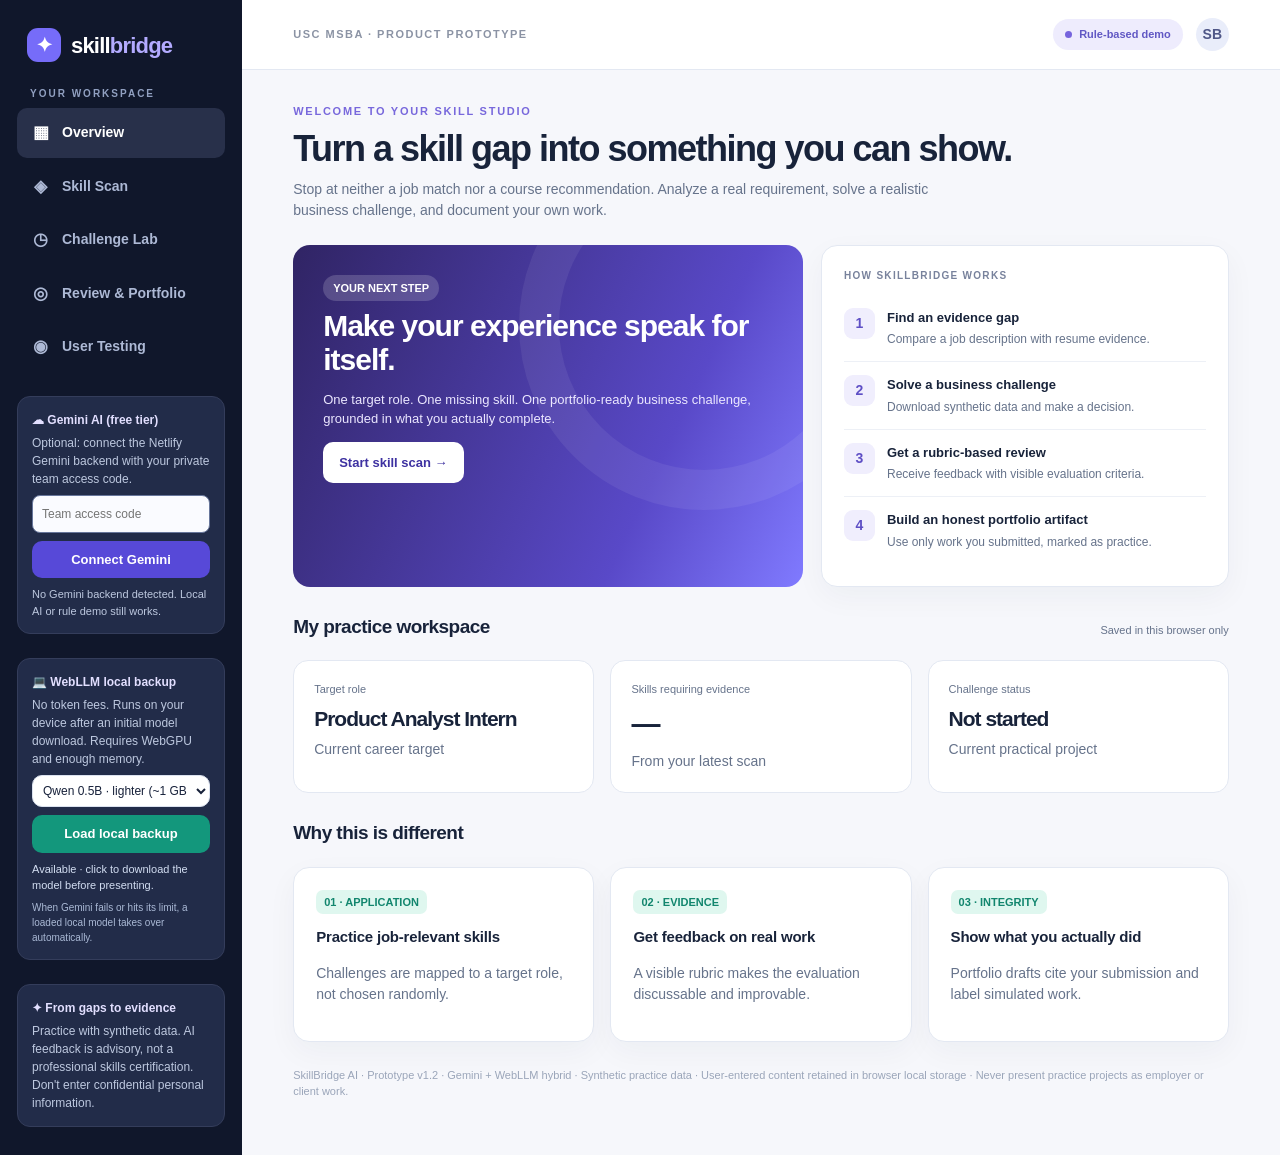
==== index.html @ 25fb1b29 "update" ====
<!DOCTYPE html>
<html lang="en"><head><meta charset="UTF-8"><meta name="viewport" content="width=device-width,initial-scale=1.0" />
<title>SkillBridge AI | From Skill Gaps to Proof</title>
<style>
:root{--bg:#f6f7fb;--nav:#10172b;--text:#18233a;--muted:#66738b;--line:#e3e8f2;--accent:#5749d8;--accentlight:#eeecfd;--mint:#0d987b;--mintlight:#dff7ef;--gold:#a66b0e;--goldlight:#fff4da;--card:white;--shadow:0 10px 30px rgba(32,43,80,.045)}*{box-sizing:border-box}body{margin:0;background:var(--bg);color:var(--text);font:14px/1.5 Inter,-apple-system,BlinkMacSystemFont,"Segoe UI",Arial,sans-serif}button,input,textarea,select{font:inherit}button{cursor:pointer}button:focus-visible,a:focus-visible,textarea:focus-visible{outline:3px solid #a5a0ff;outline-offset:2px}.layout{display:flex;min-height:100vh}.sidebar{background:var(--nav);width:242px;flex-shrink:0;padding:28px 17px;color:white;display:flex;flex-direction:column;gap:24px}.logo{font-size:22px;font-weight:850;letter-spacing:-.8px;display:flex;align-items:center;gap:10px;padding:0 10px}.logo-mark{display:grid;place-items:center;background:#766cf9;width:34px;height:34px;border-radius:11px;font-size:20px}.logo b{color:#b3abff}.side-kicker{font-size:10px;text-transform:uppercase;letter-spacing:2px;color:#91a0c1;font-weight:800;padding:0 13px;margin-bottom:7px}.nav{display:flex;flex-direction:column;gap:4px}.nav button{background:transparent;border:0;text-align:left;color:#adb9d5;padding:12px 13px;width:100%;border-radius:10px;display:flex;align-items:center;gap:11px;font-weight:650}.nav button.active,.nav button:hover{background:#28304a;color:#fff}.nav button .sym{font-size:17px;width:21px;text-align:center}.sidebar-bottom{margin-top:auto;background:#222c49;padding:14px;border:1px solid #343d5b;border-radius:13px;font-size:12px;color:#bdc8df}.sidebar-bottom strong{display:block;color:#e2dfff;margin-bottom:5px}.main{flex:1;min-width:0}.topbar{height:70px;background:#fff;border-bottom:1px solid var(--line);display:flex;align-items:center;justify-content:space-between;padding:0 clamp(18px,4vw,52px);gap:12px}.topbar .eyebrow{font-size:11px;letter-spacing:1.5px;font-weight:800;color:#8b93a4}.top-right{display:flex;align-items:center;gap:13px}.mode{display:inline-flex;align-items:center;gap:7px;color:#6158c4;background:var(--accentlight);border-radius:30px;padding:7px 12px;font-weight:750;font-size:11px}.dot{width:7px;height:7px;border-radius:50%;background:#7664dd}.avatar{width:33px;height:33px;display:grid;place-items:center;background:#e9edfa;color:#4f5787;font-weight:850;border-radius:50%}.page{padding:33px clamp(18px,4vw,52px) 54px;max-width:1480px;margin:auto}.page-title{display:flex;align-items:flex-end;justify-content:space-between;gap:20px;margin-bottom:24px}.kicker{font-size:11px;letter-spacing:1.75px;text-transform:uppercase;color:#7868dc;font-weight:850;margin-bottom:8px}h1{font-size:clamp(27px,3vw,36px);letter-spacing:-1.5px;line-height:1.15;margin:0 0 10px;font-weight:850}h2{font-size:19px;letter-spacing:-.55px;margin:0 0 7px}h3{font-size:15px;letter-spacing:-.2px;margin:0 0 7px}.lead{color:var(--muted);font-size:14px;max-width:690px;margin:0}.grid{display:grid;grid-template-columns:1.25fr 1fr;gap:18px}.two{display:grid;grid-template-columns:1fr 1fr;gap:18px}.three{display:grid;grid-template-columns:repeat(3,1fr);gap:16px}.card{background:var(--card);border:1px solid var(--line);border-radius:16px;padding:22px;box-shadow:var(--shadow)}.card.soft{background:#f0effe;border-color:#ddd9fc}.banner{padding:30px;position:relative;overflow:hidden;border-radius:17px;background:linear-gradient(115deg,#302464,#5949c8 70%,#807aff);color:#fff;min-height:210px}.banner:before{content:'';position:absolute;width:290px;height:290px;border-radius:100%;border:40px solid #ffffff11;right:-86px;top:-105px}.banner h2{font-size:30px;letter-spacing:-1px;line-height:1.12;margin:8px 0 13px;max-width:450px}.banner p{font-size:13px;max-width:470px;color:#ebe7ff}.banner .pill{background:#ffffff2c;color:white}.pill{display:inline-flex;padding:5px 10px;background:#f2f2fc;color:#5b56bd;border-radius:100px;font-size:11px;font-weight:800}.btn{display:inline-flex;justify-content:center;align-items:center;gap:8px;padding:11px 16px;border:0;border-radius:10px;background:var(--accent);color:#fff;font-weight:750;font-size:13px;transition:filter .15s;white-space:nowrap}.btn:hover{filter:brightness(1.09)}.btn.secondary{background:#f0eefb;color:#5749c8}.btn.ghost{background:white;border:1px solid #d9deeb;color:#37415e}.btn.dark{background:#fff;color:#3e32a1}.btn.small{padding:8px 11px;font-size:11px}.btn:disabled{opacity:.48;cursor:not-allowed}.stat{padding:20px;background:#fff;border:1px solid var(--line);border-radius:15px}.stat .number{font-size:29px;font-weight:850;letter-spacing:-1px;margin:5px 0}.stat .desc,.muted{color:var(--muted)}.section-head{display:flex;justify-content:space-between;align-items:center;gap:12px;margin:26px 0 12px}.mini{font-size:11px;color:var(--muted)}.step-row{display:flex;gap:12px;align-items:flex-start;padding:13px 0;border-bottom:1px solid #edf0f6}.step-row:last-child{border-bottom:0}.step-index{width:31px;height:31px;background:#f0eefd;color:#5e4fc5;border-radius:9px;display:grid;place-items:center;font-weight:850;flex-shrink:0}.step-row strong{display:block;font-size:13px}.step-row p{margin:3px 0 0;font-size:12px;color:var(--muted)}.progress-track{height:7px;background:#eceffa;border-radius:10px;overflow:hidden}.progress-fill{height:100%;background:#665ad6;border-radius:10px}.tag{display:inline-block;border-radius:7px;padding:4px 8px;background:#eef0f8;color:#626d87;font-size:11px;font-weight:700}.tag.positive{background:var(--mintlight);color:#12866e}.tag.warn{background:var(--goldlight);color:#a06b15}.skill-row{padding:13px 0;border-bottom:1px solid #edf0f5}.skill-row:last-child{border-bottom:0}.skill-top{display:flex;justify-content:space-between;gap:10px;align-items:center;margin-bottom:8px}.input-label{display:block;font-weight:750;font-size:12px;margin:12px 0 7px}.textarea,input[type=text],input[type=number],select{width:100%;border:1px solid #dbe2ef;background:#fff;border-radius:10px;padding:12px 13px;color:#1b2840;outline:none}.textarea:focus,input:focus,select:focus{border-color:#897de8;box-shadow:0 0 0 3px #8177e51a}.textarea{resize:vertical;min-height:150px;line-height:1.55}.textarea.long{min-height:200px}.helper{font-size:11px;color:var(--muted);margin-top:6px}.hstack{display:flex;align-items:center;gap:9px;flex-wrap:wrap}.spaced{display:flex;align-items:center;justify-content:space-between;gap:15px}.hide{display:none!important}.empty{padding:40px 15px;text-align:center;color:var(--muted);border:1px dashed #cfd7e5;border-radius:12px}.empty .emoji{font-size:35px;margin-bottom:8px}.note{font-size:11px;padding:12px 14px;background:#faf6ea;border:1px solid #f4e7c5;color:#8b6b28;border-radius:10px}.note.blue{background:#f1f5fd;border-color:#dfe8f9;color:#54709b}.insight{background:#f7f8fc;border:1px solid #e8ebf4;padding:12px;border-radius:10px;font-size:12px;margin:8px 0}.data-table{width:100%;border-collapse:collapse;font-size:12px}.data-table th,.data-table td{text-align:left;padding:10px 9px;border-bottom:1px solid #edf0f5}.data-table th{color:#75819b;font-size:10px;letter-spacing:.6px;text-transform:uppercase}.data-table td{font-weight:650}.score-ring{width:94px;height:94px;border:11px solid #e9e6fb;border-top-color:#7464dc;border-right-color:#7464dc;border-radius:50%;display:grid;place-items:center;font-size:22px;font-weight:850}.score-card{display:flex;gap:20px;align-items:center}.score-list>div{display:flex;justify-content:space-between;padding:8px 0;border-bottom:1px solid #edf0f6}.score-list>div:last-child{border-bottom:0}.portfolio{background:white;border:1px solid #dce2ef;border-radius:12px;padding:25px}.portfolio-head{border-bottom:3px solid #5c4dd7;padding-bottom:15px;margin-bottom:18px}.portfolio h2{margin:0}.portfolio p{white-space:pre-wrap}.quote{border-left:3px solid #5749d8;padding-left:12px;color:#4f5c77}.toast{position:fixed;bottom:22px;right:26px;color:#fff;background:#202e4d;border-radius:11px;padding:12px 17px;box-shadow:0 13px 24px #1e2d4750;font-size:12px;z-index:10;max-width:350px}.footer{margin-top:25px;color:#9aa5b9;font-size:11px}.chartbar{height:17px;background:#e9eaf5;border-radius:6px;overflow:hidden}.chartbar div{height:100%;background:#7b6cdd;border-radius:6px}.inline-metric{display:flex;justify-content:space-between;align-items:center;margin:12px 0 5px}.subtle-head{color:#78829c;font-size:10px;font-weight:800;text-transform:uppercase;letter-spacing:1.3px;margin:0 0 12px}.challenge-header{background:linear-gradient(115deg,#201a44,#4c3b98);color:#fff;border-radius:15px;padding:25px}.challenge-header h2{font-size:23px}.challenge-header p{color:#dedaf3}.challenge-header .tag{background:#ffffff25;color:#fff}.radio-set{display:flex;flex-wrap:wrap;gap:8px}.radio-set input{display:none}.radio-set label{border:1px solid #dce0ed;border-radius:10px;padding:10px 14px;font-weight:700;color:#66708a;cursor:pointer}.radio-set input:checked+label{border-color:#7264d8;background:#f2efff;color:#5443bc}.checkrow{display:flex;gap:10px;align-items:flex-start}.checkrow input{margin-top:3px}.break{overflow-wrap:anywhere}@media(max-width:1100px){.sidebar{width:210px}.grid,.two{grid-template-columns:1fr}.three{grid-template-columns:1fr 1fr}}@media(max-width:760px){.layout{display:block}.sidebar{width:100%;padding:14px;gap:8px}.logo{font-size:18px}.nav{flex-direction:row;overflow-x:auto}.nav button{white-space:nowrap;font-size:11px;padding:8px 9px}.side-kicker,.sidebar-bottom{display:none}.topbar{height:52px}.page{padding:22px 15px 40px}.three{grid-template-columns:1fr}.page-title{align-items:flex-start;flex-direction:column}.banner h2{font-size:25px}}@media print{.sidebar,.topbar,.no-print{display:none!important}.main,.page{padding:0}.portfolio{border:0}body{background:white}}
</style></head><body>
<div class="layout"><aside class="sidebar"><div class="logo"><span class="logo-mark">✦</span><span>skill<b>bridge</b></span></div><div><div class="side-kicker">YOUR WORKSPACE</div><nav class="nav"><button class="active" data-page="home"><span class="sym">▦</span> Overview</button><button data-page="scan"><span class="sym">◈</span> Skill Scan</button><button data-page="challenge"><span class="sym">◷</span> Challenge Lab</button><button data-page="review"><span class="sym">◎</span> Review & Portfolio</button><button data-page="testing"><span class="sym">◉</span> User Testing</button></nav></div><div class="sidebar-bottom"><strong>☁ Gemini AI (free tier)</strong><div style="margin:5px 0 7px">Optional: connect the Netlify Gemini backend with your private team access code.</div><input id="access-code" type="password" autocomplete="off" placeholder="Team access code" style="padding:9px;width:100%;border:1px solid #67769b;border-radius:8px;background:#fafbff;color:#17213a"/><button onclick="unlockAI()" class="btn" style="width:100%;margin-top:8px;padding:9px">Connect Gemini</button><div id="ai-config-hint" style="font-size:11px;margin-top:8px;color:#bdc8df">Checking AI connection…</div></div><div class="sidebar-bottom" id="local-panel"><strong>💻 WebLLM local backup</strong><div style="margin:5px 0 7px">No token fees. Runs on your device after an initial model download. Requires WebGPU and enough memory.</div><select id="local-model" aria-label="Local AI model" style="padding:7px 6px;width:100%;color:#17213a"><option value="lite">Qwen 0.5B · lighter (~1 GB GPU)</option><option value="balanced">Qwen 1.5B · stronger (~1.7 GB GPU)</option></select><button id="local-load-btn" class="btn" onclick="loadLocalAI()" style="width:100%;margin-top:8px;padding:9px;background:#13977c">Load local backup</button><div id="local-progress" role="status" aria-live="polite" style="font-size:11px;margin-top:8px;color:#d3def2;overflow-wrap:anywhere">Checking browser support…</div><div style="font-size:10px;margin-top:6px;color:#aab9d5">When Gemini fails or hits its limit, a loaded local model takes over automatically.</div></div><div class="sidebar-bottom"><strong>✦ From gaps to evidence</strong>Practice with synthetic data. AI feedback is advisory, not a professional skills certification. Don't enter confidential personal information.</div></aside><main class="main"><header class="topbar"><div class="eyebrow">USC MSBA · PRODUCT PROTOTYPE</div><div class="top-right"><span id="mode-pill" class="mode"><span class="dot"></span>Checking AI…</span><span class="avatar">SB</span></div></header><div class="page">
<section id="page-home"><div class="page-title"><div><div class="kicker">WELCOME TO YOUR SKILL STUDIO</div><h1>Turn a skill gap into something you can show.</h1><p class="lead">Stop at neither a job match nor a course recommendation. Analyze a real requirement, solve a realistic business challenge, and document your own work.</p></div></div><div class="grid"><div class="banner"><span class="pill">YOUR NEXT STEP</span><h2>Make your experience speak for itself.</h2><p>One target role. One missing skill. One portfolio-ready business challenge, grounded in what you actually complete.</p><button class="btn dark" onclick="go('scan')">Start skill scan →</button></div><div class="card"><div class="subtle-head">How SkillBridge works</div><div class="step-row"><div class="step-index">1</div><div><strong>Find an evidence gap</strong><p>Compare a job description with resume evidence.</p></div></div><div class="step-row"><div class="step-index">2</div><div><strong>Solve a business challenge</strong><p>Download synthetic data and make a decision.</p></div></div><div class="step-row"><div class="step-index">3</div><div><strong>Get a rubric-based review</strong><p>Receive feedback with visible evaluation criteria.</p></div></div><div class="step-row"><div class="step-index">4</div><div><strong>Build an honest portfolio artifact</strong><p>Use only work you submitted, marked as practice.</p></div></div></div></div><div class="section-head"><h2>My practice workspace</h2><span class="mini">Saved in this browser only</span></div><div class="three"><div class="stat"><div class="mini">Target role</div><div class="number" style="font-size:21px" id="home-role">Product Analyst</div><div class="desc">Current career target</div></div><div class="stat"><div class="mini">Skills requiring evidence</div><div class="number" id="home-gap">—</div><div class="desc">From your latest scan</div></div><div class="stat"><div class="mini">Challenge status</div><div class="number" style="font-size:21px" id="home-status">Not started</div><div class="desc">Current practical project</div></div></div><div class="section-head"><h2>Why this is different</h2></div><div class="three"><div class="card"><div class="tag positive">01 · APPLICATION</div><h3 style="margin-top:12px">Practice job-relevant skills</h3><p class="muted">Challenges are mapped to a target role, not chosen randomly.</p></div><div class="card"><div class="tag positive">02 · EVIDENCE</div><h3 style="margin-top:12px">Get feedback on real work</h3><p class="muted">A visible rubric makes the evaluation discussable and improvable.</p></div><div class="card"><div class="tag positive">03 · INTEGRITY</div><h3 style="margin-top:12px">Show what you actually did</h3><p class="muted">Portfolio drafts cite your submission and label simulated work.</p></div></div></section>
<section id="page-scan" class="hide"><div class="page-title"><div><div class="kicker">STAGE 01 / TARGET & EVIDENCE</div><h1>Skill Scan</h1><p class="lead">Paste a job description and resume summary. Find which required skills lack explicit evidence in the text—not which skills you do or don't truly possess.</p></div><button class="btn secondary" onclick="loadSample()">↻ Load sample student</button></div><div class="two"><div class="card"><label class="input-label" for="role">Target role</label><input id="role" type="text" value="Product Analyst Intern"/><label class="input-label" for="job">Target job description</label><textarea id="job" class="textarea long" placeholder="Paste a real job description or use the sample..."></textarea><div class="helper">Avoid personal identifiers. Text remains in browser for rule/local AI; with Gemini, the supplied text is sent to the API via Netlify. Avoid private information.</div></div><div class="card"><label class="input-label" for="resume">Your resume or experience summary</label><textarea id="resume" class="textarea long" placeholder="Paste your experience, skills and past projects..."></textarea><div class="note blue" style="margin-top:14px"><strong>Important:</strong> A missing keyword is an evidence gap, not proof of missing competence. Review and edit all suggestions yourself.</div></div></div><div class="hstack" style="margin:19px 0"><button class="btn" onclick="scanSkills()">✦ Analyze evidence gaps</button><span class="mini" id="scan-method">Local keyword-based analysis available</span></div><div id="scan-results" class="hide"><div class="section-head"><h2>Skill evidence map</h2><span class="mini">Job wording vs. resume wording</span></div><div class="two"><div class="card"><h3>Required capabilities</h3><div id="skill-list"></div></div><div class="card"><h3>Suggested next challenge</h3><div id="challenge-recommend"></div><div class="note blue" style="margin-top:16px">Skills can be present under different wording. The scan is a starting point for human review; it is not a validated hiring assessment.</div></div></div></div></section>
<section id="page-challenge" class="hide"><div class="page-title"><div><div class="kicker">STAGE 02 / PRACTICAL WORK</div><h1>Challenge Lab</h1><p class="lead">Solve a realistic, synthetic business case. Choose your case, inspect its data and defend a recommendation.</p></div><button class="btn secondary" onclick="downloadCSV()">↓ Download case data (.csv)</button></div><div class="card" style="margin-bottom:16px"><label class="input-label" for="case-select">Choose your practice challenge</label><select id="case-select" onchange="onCaseChange()"><option value="ab">A/B testing · Product Analyst</option><option value="churn">Customer churn · Business Analyst</option><option value="price">Pricing decision · Strategy Analyst</option></select></div><div class="challenge-header"><div class="tag" id="case-tag">PRODUCT EXPERIMENTATION</div><h2 id="case-title" style="margin-top:11px">Should TripNest launch its booking feature?</h2><p id="case-intro"></p></div><div class="two" style="margin-top:16px"><div class="card"><h3>Case dataset</h3><p class="mini">Synthetic practice data — not real company results.</p><div style="overflow-x:auto" id="case-table"></div></div><div class="card"><h3>Your assignment</h3><div id="case-questions"></div><div class="note blue" style="margin-top:15px">Focus on the business outcome, assumptions and the limits of your evidence. Unsupported claims will not earn credit.</div></div></div><div class="card" style="margin-top:16px"><h3>Submit your work</h3><label class="input-label" for="decision">Business decision</label><select id="decision"><option value="">Choose a recommendation...</option><option value="launch">Launch</option><option value="iterate">Iterate / run a longer test</option><option value="no">Do not launch yet</option></select><label class="input-label" for="analysis">Analysis and calculations</label><textarea id="analysis" class="textarea" placeholder="Show your reasoning, calculations and relevant evidence..."></textarea><label class="input-label" for="recommendation">Recommendation and next steps</label><textarea id="recommendation" class="textarea" placeholder="What should the business do? What should be checked next?"></textarea><div class="hstack" style="margin-top:15px"><button class="btn" onclick="evaluateSubmission()">✓ Evaluate submission</button><button class="btn secondary" onclick="loadWorkedSample()">Load sample response (demo)</button><span class="mini">Feedback is advisory. Always verify numerical results.</span></div></div></section>
<section id="page-review" class="hide"><div class="page-title"><div><div class="kicker">STAGE 03 / REVIEW & EVIDENCE</div><h1>Feedback & Portfolio</h1><p class="lead">See the rubric result and generate a portfolio summary based only on your actual submission.</p></div><button class="btn secondary" onclick="go('challenge')">← Revise challenge</button></div><div id="review-empty" class="empty"><div class="emoji">◎</div><h3>No evaluated submission yet</h3><p>Complete a challenge and click Evaluate submission to receive a rubric-based review.</p><button class="btn" onclick="go('challenge')">Open Challenge Lab</button></div><div id="review-content" class="hide"><div class="two"><div class="card"><h3>Assessment snapshot</h3><div class="score-card"><div class="score-ring"><span id="score-total">—</span></div><div><strong id="score-label">Rubric review</strong><div class="muted mini" id="score-method">5 criteria × 20 points each</div><div class="tag warn" style="margin-top:8px">Advisory only</div></div></div><div class="score-list" id="score-details" style="margin-top:16px"></div></div><div class="card"><h3>Actionable coaching</h3><div id="feedback-list"></div><div class="note blue" style="margin-top:15px">AI and rule-based ratings are for practice only; verify calculations and conclusions independently. Local models may be less reliable than Gemini.</div></div></div><div class="section-head"><h2>Portfolio artifact</h2><div class="hstack"><button class="btn secondary small" onclick="downloadPortfolio()">↓ Download Markdown</button><button class="btn ghost small" onclick="window.print()">Print / save PDF</button></div></div><article class="portfolio" id="portfolio"></article></div></section>
<section id="page-testing" class="hide"><div class="page-title"><div><div class="kicker">STAGE 04 / VOICE OF CUSTOMER</div><h1>Prototype feedback</h1><p class="lead">Collect feedback from real testers, export it and document a product improvement. No feedback is prepopulated or invented.</p></div><button class="btn ghost" onclick="exportFeedback()">↓ Export responses (.csv)</button></div><div class="two"><div class="card"><h3>After testing the app...</h3><label class="input-label" for="test-role">Tester description (no name required)</label><select id="test-role"><option>Current USC MSBA student</option><option>Incoming USC MSBA student</option><option>Other student</option><option>Other tester</option></select><label class="input-label" for="test-relevance">Was the skill gap useful?</label><select id="test-relevance"><option value="">Select 1–5</option><option value="1">1 — Not useful</option><option value="2">2</option><option value="3">3</option><option value="4">4</option><option value="5">5 — Very useful</option></select><label class="input-label" for="test-case">Was the practice challenge relevant to your target job?</label><select id="test-case"><option value="">Select 1–5</option><option value="1">1 — Not relevant</option><option value="2">2</option><option value="3">3</option><option value="4">4</option><option value="5">5 — Very relevant</option></select><label class="input-label" for="test-trust">Would you trust the feedback without human review?</label><select id="test-trust"><option value="">Select</option><option>No</option><option>Only with verification</option><option>Yes</option></select><label class="input-label" for="test-improve">What is the single most important improvement?</label><textarea id="test-improve" class="textarea" style="min-height:95px" placeholder="Describe one confusing or missing feature..."></textarea><button class="btn" style="margin-top:15px" onclick="saveFeedback()">Save feedback locally</button><p class="helper">Saved on this device only. If multiple testers use different devices, collect centrally via Google Forms instead.</p></div><div class="card"><h3>Real testing evidence</h3><div class="three" style="grid-template-columns:1fr 1fr"><div class="stat"><div class="mini">Recorded local feedback entries</div><div class="number" id="feedback-count">0</div></div><div class="stat"><div class="mini">Average relevance rating</div><div class="number" id="feedback-avg">—</div></div></div><div class="section-head"><h3>Recent feedback</h3><span class="mini">Actual responses only</span></div><div id="feedback-entries" class="empty">No feedback recorded yet.</div><div class="note" style="margin-top:17px">For the competition: test with real users, collect feedback, make one product change, and show before/after evidence. This app cannot claim those steps are completed until your team does them.</div></div></div></section>
<footer class="footer no-print">SkillBridge AI · Prototype v1.2 · Gemini + WebLLM hybrid · Synthetic practice data · User-entered content retained in browser local storage · Never present practice projects as employer or client work.</footer>
</div></main></div><div id="toast" class="toast hide"></div>
<script src="/js/local-ai.js"></script>
<script>
'use strict';
const $=id=>document.getElementById(id); const STORE='skillbridge_v1';let state={role:'Product Analyst Intern',job:'',resume:'',skills:[],case:'ab',submission:null,review:null,feedback:[],sampleLoaded:false};
try{const saved=JSON.parse(localStorage.getItem(STORE)||'{}');if(saved&&typeof saved==='object')state={...state,...saved}}catch(e){}
const sampleJob=`Product Analyst Intern: Work with SQL and Python to analyze product metrics, conversion funnels and retention. Design A/B tests, evaluate experiment results and statistical significance, build dashboards, and communicate actionable recommendations to business partners.`;
const sampleResume=`USC MS Business Analytics student. Built SQL queries to segment customer orders, analyzed customer data in Python pandas, created Tableau dashboards, and presented a team analysis to classmates. Interested in product strategy.`;
if(!state.job)state.job=sampleJob;if(!state.resume)state.resume=sampleResume;
const SYNS=[{name:'SQL',terms:['sql','postgresql','mysql','database queries'],key:'sql'},{name:'Python',terms:['python','pandas','numpy'],key:'python'},{name:'A/B Testing',terms:['a/b test','a/b testing','ab test','experimentation','experiment design','controlled experiment'],key:'ab'},{name:'Statistics',terms:['statistics','statistical','p-value','hypothesis testing','confidence interval'],key:'ab'},{name:'Product Metrics',terms:['product metrics','conversion funnel','conversion rate','retention','product analytics'],key:'ab'},{name:'Dashboards',terms:['dashboard','tableau','power bi','looker'],key:'churn'},{name:'Pricing Analysis',terms:['pricing','price elasticity','unit economics','profitability'],key:'price'},{name:'Customer Analytics',terms:['customer segment','customer analytics','cohort analysis','customer churn'],key:'churn'},{name:'Business Communication',terms:['present','stakeholder','business recommendations','communicate'],key:'ab'}];
const CASES={
ab:{label:'PRODUCT EXPERIMENTATION',title:'Should TripNest launch a new booking feature?',intro:'TripNest ran a synthetic A/B experiment on a new booking interface. Bookings increased, but cancellations also increased. Assess the full customer outcome, not just the headline conversion rate.',head:['Group','Visitors','Bookings','Cancellations','Completed stays'],rows:[['Control',2000,100,20,80],['Variant',2000,115,42,73]],csv:'group,visitors,bookings,cancellations,completed_stays\nControl,2000,100,20,80\nVariant,2000,115,42,73\n',questions:['Calculate booking conversion rates for both groups.','Calculate cancellation rates and completed-stay rates.','Recommend launch, iterate, or do not launch, with risks and next steps.'],rubric:[['Booking conversion','booking','5.75'],['Cancellation risk','cancellation','42'],['Completed-stay outcome','completed','73'],['Decision rationale','decision','recommend'],['Uncertainty & next steps','uncertainty','test']]},
churn:{label:'CUSTOMER RETENTION',title:'Which accounts should the company contact first?',intro:'A synthetic subscription company needs a targeted retention plan. Identify accounts showing potential churn signals and propose a responsible intervention.',head:['Customer','Days inactive','Tickets','Monthly $'],rows:[['C101',12,0,120],['C102',62,3,80],['C103',49,2,150],['C104',8,1,110],['C105',75,4,70],['C106',40,0,140],['C107',56,1,95],['C108',67,2,90]],csv:'customer_id,days_inactive,support_tickets,monthly_spend\nC101,12,0,120\nC102,62,3,80\nC103,49,2,150\nC104,8,1,110\nC105,75,4,70\nC106,40,0,140\nC107,56,1,95\nC108,67,2,90\n',questions:['Define a simple transparent risk rule and identify the priority accounts.','Show SQL or describe the filters you would use.','Explain the intervention and how you would validate whether it works.'],rubric:[['Transparent risk rule','risk','45'],['Correct priority accounts','accounts','C102'],['Analytical method','method','SQL'],['Business recommendation','decision','outreach'],['Validation & limitations','uncertainty','test']]},
price:{label:'PRICING STRATEGY',title:'Which price maximizes contribution profit?',intro:'A synthetic subscription product faces three potential price points. Choose a price using contribution profit—not revenue alone—and explain risks to the decision.',head:['Price $','Est. customers','Variable cost / customer'],rows:[[20,500,8],[25,450,8],[30,320,8]],csv:'price,estimated_customers,variable_cost_per_customer\n20,500,8\n25,450,8\n30,320,8\n',questions:['Calculate contribution profit (price minus variable cost) × demand at each price.','Recommend a price and explain why.','Discuss uncertainty in estimated demand and how to test the recommendation.'],rubric:[['Unit economics','unit','variable'],['Profit calculation','calculation','7650'],['Compare alternatives','alternatives','6000'],['Price recommendation','decision','25'],['Risk & verification','uncertainty','test']]}
};
const save=()=>{try{localStorage.setItem(STORE,JSON.stringify(state))}catch(e){}};
const esc=x=>String(x??'').replace(/[&<>"']/g,c=>({'&':'&amp;','<':'&lt;','>':'&gt;','"':'&quot;',"'":'&#39;'}[c]));
function notify(t){$('toast').textContent=t;$('toast').classList.remove('hide');clearTimeout(window.toastHandle);window.toastHandle=setTimeout(()=>$('toast').classList.add('hide'),3800)}
function go(page){for(const x of ['home','scan','challenge','review','testing'])$('page-'+x).classList.toggle('hide',x!==page);document.querySelectorAll('.nav button').forEach(b=>b.classList.toggle('active',b.dataset.page===page));if(page==='home')updateHome();if(page==='review')renderReview();if(page==='testing')renderTest();window.scrollTo({top:0,behavior:'smooth'})}
document.querySelectorAll('.nav button').forEach(b=>b.addEventListener('click',()=>go(b.dataset.page)));
function loadSample(){state.role='Product Analyst Intern';state.job=sampleJob;state.resume=sampleResume;$('role').value=state.role;$('job').value=state.job;$('resume').value=state.resume;save();notify('Sample student and job loaded')}
$('role').value=state.role;$('job').value=state.job;$('resume').value=state.resume;
function includesAny(text,terms){const t=text.toLowerCase();return terms.some(term=>t.includes(term))}
function fallbackScan(job,resume){const req=SYNS.filter(s=>includesAny(job,s.terms)).map(s=>({...s,found:includesAny(resume,s.terms)}));if(!req.length)return SYNS.slice(0,5).map(s=>({...s,found:includesAny(resume,s.terms),source:'generic suggestion'}));return req}
const ACCESS_STORAGE='skillbridge_team_access_session';
let aiEnabled=false, backendConfigured=false, busy=false;
let localConsentForSession=false;
function updateMode(label,color='#7664dd'){$('mode-pill').innerHTML='<span class="dot" style="background:'+color+'"></span>'+esc(label)}
function updateLocalStatus(msg){$('local-progress').textContent=msg;}
function localReady(){return Boolean(window.SkillBridgeLocalAI?.status().ready);}
function updateIdleMode(){
 if(aiEnabled)updateMode('Gemini ready · local backup optional','#0d987b');
 else if(localReady())updateMode('Browser AI ready · no tokens','#0d987b');
 else updateMode('Rule-based demo','#7664dd');
}
async function aiRequest(path,payload){
 const code=sessionStorage.getItem(ACCESS_STORAGE)||'';
 const r=await fetch(path,{method:'POST',headers:{'Content-Type':'application/json','X-SkillBridge-Code':code},body:JSON.stringify(payload)});
 let obj={};try{obj=await r.json()}catch(e){throw new Error('Invalid Gemini server response')}
 if(!r.ok)throw new Error(obj.error||`Request failed (${r.status})`);
 return obj;
}
async function unlockAI(quiet=false){
 const c=$('access-code').value.trim()||sessionStorage.getItem(ACCESS_STORAGE)||'';
 if(!c){if(!quiet)notify('Enter the team access code first.');return}
 try{
  const r=await fetch('/api/status',{method:'POST',headers:{'X-SkillBridge-Code':c}});
  const data=await r.json();if(!r.ok||!data.ai_enabled)throw new Error(data.error||'Incorrect team code');
  sessionStorage.setItem(ACCESS_STORAGE,c);aiEnabled=true;
  updateMode('Gemini unlocked · not yet tested','#0d987b');
  $('ai-config-hint').textContent='Connected to backend. Gemini usage is subject to your free-tier limits.';
  $('scan-method').textContent='Gemini preferred; browser AI backup available';
  if(!quiet)notify('Gemini access unlocked! Try Skill Scan.');
 }catch(e){aiEnabled=false;sessionStorage.removeItem(ACCESS_STORAGE);updateIdleMode();if(!quiet)notify('Could not connect Gemini: '+e.message)}
}
async function checkAISetup(){
 try{
  const r=await fetch('/api/status');if(!r.ok)throw new Error('No Gemini backend');
  const d=await r.json();backendConfigured=!!d.configured;
  if(!backendConfigured){updateIdleMode();$('ai-config-hint').textContent='Gemini is not configured. You can still load browser AI.';return}
  updateMode('Gemini ready · enter code','#c18a36');
  $('ai-config-hint').textContent='Gemini backend available. Enter your private access code.';
  const saved=sessionStorage.getItem(ACCESS_STORAGE);if(saved){$('access-code').value=saved;await unlockAI(true)}
 }catch(e){updateIdleMode();$('ai-config-hint').textContent='No Gemini backend detected. Local AI or rule demo still works.'}
}
function checkLocalSupport(){
 const s=window.SkillBridgeLocalAI?.status();
 if(!s?.supported){updateLocalStatus('Local AI unavailable here: requires HTTPS and WebGPU (Chrome/Edge desktop recommended).');$('local-load-btn').disabled=true;return}
 updateLocalStatus('Available · click to download the model before presenting.');
}
async function loadLocalAI(quiet=false){
 const local=window.SkillBridgeLocalAI;
 if(!local){updateLocalStatus('Local AI module missing. Redeploy the entire project.');return false}
 const model=$('local-model').value;
 const button=$('local-load-btn');button.disabled=true;
 updateLocalStatus('Loading local model — download size and duration depend on your browser/network…');
 try{
  await local.load(model,updateLocalStatus);
  localConsentForSession=true;
  $('local-model').disabled=true;
  button.textContent='✓ Browser AI ready';
  updateIdleMode();
  if(!quiet)notify('Local AI ready. Gemini errors will now switch to the browser automatically.');
  return true;
 }catch(e){
  updateLocalStatus('Local AI could not start: '+e.message);
  button.disabled=false;button.textContent='Retry local AI';
  if(!quiet)notify('Local AI could not start; deterministic demo remains available.');
  return false;
 }
}
async function withHybridAI(kind,payload){
 // Cloud-first unless no Gemini code is configured. Never copy credentials to local storage.
 if(aiEnabled){
  try{
   const r=await aiRequest(kind==='scan'?'/api/skill-gap':'/api/review',payload);
   updateMode('Gemini AI active','#0d987b');
   return {result:r,method:'Gemini AI (server-side)'};
  }catch(e){
   const reason=String(e.message||'Gemini error');
   updateMode('Gemini unavailable · switching','#c18a36');
   updateLocalStatus('Gemini unavailable: '+reason.slice(0,135)+'; trying local backup.');
  }
 }
 if(!localReady()){
  const supported=window.SkillBridgeLocalAI?.status().supported;
  if(supported && !localConsentForSession){
   const decision=window.confirm('Gemini is unavailable or not configured. Download and run local WebLLM AI instead? This may download hundreds of MB to over 1 GB and uses your GPU. Cancel uses the clearly labeled rule-based demo.');
   localConsentForSession=true; // avoid repeated prompts if user declines
   if(decision)await loadLocalAI(true);
  }
 }
 if(localReady()){
  try{
   const r=kind==='scan'?await window.SkillBridgeLocalAI.scan(payload):await window.SkillBridgeLocalAI.review(payload);
   updateMode('Local AI active · no token fees','#0d987b');
   return {result:r,method:'WebLLM browser AI'};
  }catch(e){
   updateLocalStatus('Local model error: '+e.message+'. Rule-based demo used for this task.');
   notify('Browser AI response could not be validated; using demo rules.');
  }
 }
 updateMode('Rule-based demo (not AI)','#7664dd');
 return null;
}
checkLocalSupport();
checkAISetup();
async function scanSkills(){
 if(busy){notify('Finish the current analysis first.');return}
 state.role=$('role').value.trim()||'Analytics role';state.job=$('job').value.trim();state.resume=$('resume').value.trim();
 if(!state.job||!state.resume){notify('Add a job description and a resume summary first');return}
 busy=true;
 let found=fallbackScan(state.job,state.resume),method='Rule-based keyword demo (not AI)';
 $('scan-method').textContent='Analyzing…';
 try{
  const answer=await withHybridAI('scan',{job:state.job,resume:state.resume});
  const skills=answer?.result?.skills;
  if(Array.isArray(skills)&&skills.length){
   const valid=skills.filter(s=>s&&typeof s.name==='string' && s.name.trim()).slice(0,12)
   .map(s=>({name:String(s.name).slice(0,80),found:s.found===true,key:['ab','churn','price'].includes(s.key)?s.key:'ab'}));
   if(valid.length){found=valid;method=answer.method;}
  }
 }catch(e){notify('Unable to analyze: '+e.message+'; using rules demo.');}
 finally{busy=false}
 state.skills=found;state.scanMethod=method;state.review=null;state.submission=null;state.sampleLoaded=false;
 save();renderScan();updateHome();$('scan-method').textContent=method;
 notify('Evidence scan complete: '+method);
}
function renderScan(){if(!state.skills.length){$('scan-results').classList.add('hide');return}$('scan-results').classList.remove('hide');$('skill-list').innerHTML=state.skills.map(s=>`<div class="skill-row"><div class="skill-top"><strong>${esc(s.name)}</strong><span class="tag ${s.found?'positive':'warn'}">${s.found?'Evidence found':'Evidence gap'}</span></div><div class="progress-track"><div class="progress-fill" style="width:${s.found?'92%':'28%'};background:${s.found?'#0a9c79':'#cb9226'}"></div></div></div>`).join('');const gaps=state.skills.filter(s=>!s.found);const target=gaps.find(s=>['ab','churn','price'].includes(s.key))||gaps[0];const kind=target?.key||'ab';$('challenge-recommend').innerHTML=`<div class="kicker">RECOMMENDED FOR ${esc(state.role)}</div><h2>${esc(target?.name||'Applied business analysis')}</h2><p class="muted">This capability has limited explicit evidence in the supplied text. Practice it through a short, structured case.</p><div class="insight"><strong>${esc(CASES[kind].title)}</strong><br>${esc(CASES[kind].intro)}</div><button class="btn" onclick="chooseCase('${kind}')">Start recommended challenge →</button><p class="helper">Analysis method: ${esc(state.scanMethod||'Local matching')}</p>`}
function chooseCase(key){state.case=key;save();renderCase();go('challenge')}
function onCaseChange(){state.case=$('case-select').value;state.submission=null;state.review=null;state.sampleLoaded=false;save();renderCase()}
function renderCase(){const d=CASES[state.case]||CASES.ab;$('case-select').value=state.case;$('case-tag').textContent=d.label;$('case-title').textContent=d.title;$('case-intro').textContent=d.intro;$('case-table').innerHTML=`<table class="data-table"><thead><tr>${d.head.map(x=>`<th>${esc(x)}</th>`).join('')}</tr></thead><tbody>${d.rows.map(row=>`<tr>${row.map(x=>`<td>${esc(x)}</td>`).join('')}</tr>`).join('')}</tbody></table>`;$('case-questions').innerHTML=d.questions.map((x,i)=>`<div class="step-row"><span class="step-index">${i+1}</span><p style="color:#293450">${esc(x)}</p></div>`).join('');$('decision').value=state.submission?.case===state.case?state.submission.decision:'';$('analysis').value=state.submission?.case===state.case?state.submission.analysis:'';$('recommendation').value=state.submission?.case===state.case?state.submission.recommendation:''}
function download(name,content,mime='text/plain'){const u=URL.createObjectURL(new Blob([content],{type:mime}));const a=document.createElement('a');a.href=u;a.download=name;document.body.appendChild(a);a.click();a.remove();setTimeout(()=>URL.revokeObjectURL(u),700)}
function downloadCSV(){download(`skillbridge_${state.case}_synthetic.csv`,CASES[state.case].csv,'text/csv')}
const has=(s,p)=>new RegExp(p,'i').test(s);
function rubric(caseName,decision,analysis,recommendation){const text=(analysis+' '+recommendation).toLowerCase();let items=[];
if(caseName==='ab')items=[['Booking conversion',has(text,'5\\.?0?%|5 percent|0\\.05')?20:has(text,'book|conversion|visitors')?10:0,'Control 5.0%; variant 5.75% (+0.75 percentage points).'],['Cancellation risk',has(text,'(42|36\\.?5|20%)')&&has(text,'cancel')?20:has(text,'cancel')?10:0,'Control 20/100=20%; variant 42/115≈36.5%.'],['Completed-stay outcome',has(text,'(73|80|3\\.?65|4\\.?0)')&&has(text,'complet|stay')?20:has(text,'complet|stay')?10:0,'Control 80/2000=4.0%; variant 73/2000=3.65%.'],['Decision rationale',decision==='no'&&has(text,'cancel|complete|risk|outcome')?20:decision&&has(text,'cancel|complete|risk|outcome|book')?10:0,'A defensible answer is do not launch yet; the completed-stay rate fell.'],['Uncertainty and validation',has(text,'(longer|power|sample|statistic|significan|confidence|follow.up|test|segment|replicat)')&&has(text,'(monitor|test|segment|sample|random|uncertain|week|measure)')?20:has(text,'test|sample|uncertain|monitor')?10:0,'Avoid claiming significance from these totals; test over time and monitor completed stays and complaints.']];
if(caseName==='churn')items=[['Transparent risk rule',has(text,'(45|threshold|50 days)')&&has(text,'(ticket|support|inactive)')?20:has(text,'risk|inactive|ticket')?10:0,'An example risk rule is days inactive >45 AND tickets >=2.'],['Priority accounts',has(text,'c102')&&has(text,'c103')&&has(text,'c105')&&has(text,'c108')?20:has(text,'c102|c105')?10:0,'Using that rule: C102, C103, C105 and C108.'],['Analytical method',has(text,'(select|where|and)')&&has(text,'(days|ticket|inactive)')?20:has(text,'sql|filter|query')?10:0,'Show a filter or SQL with both risk conditions.'],['Business recommendation',has(text,'(outreach|contact|support|retention)')&&decision?20:has(text,'contact|retention|support')?10:0,'Explain targeted, respectful outreach and what action the team should take.'],['Validation and limitations',has(text,'(holdout|control|random|test)')&&has(text,'(churn|retention|impact|outcome)')?20:has(text,'test|measure|uncertain')?10:0,'Risk signals are not proof of churn; test outreach with a holdout.']];
if(caseName==='price')items=[['Contribution margin',has(text,'(margin|contribution)')&&has(text,'(cost|variable|price)')?20:has(text,'cost|margin|contribution')?10:0,'Contribution profit = (price−$8)×estimated customers.'],['Correct calculations',has(text,'6000')&&has(text,'7650')&&has(text,'7040')?20:has(text,'7650|7,650')?10:0,'Profits: $6,000 / $7,650 / $7,040 at $20/$25/$30.'],['Compare alternatives',has(text,'(20|\\$20)')&&has(text,'(25|\\$25)')&&has(text,'(30|\\$30)')?20:has(text,'alternative|compare|different')?10:0,'Evaluate all three prices, not just the winner.'],['Price decision',has(text,'(25|\\$25)')&&decision?20:has(text,'25|price')?10:0,'$25 has highest estimated contribution profit.'],['Risk and validation',has(text,'(test|pilot|experiment|elasticity)')&&has(text,'(demand|estimate|uncertain|customer)')?20:has(text,'risk|test|uncertain')?10:0,'Demand estimates are assumptions; run a pilot and assess churn or customer response.']];
return items.map(([name,score,standard])=>({name,score,standard,note:score===20?'Core evidence detected':score===10?'Partial evidence found — check the criterion':'No matching evidence found in the written answer'}))}
async function evaluateSubmission(){
 if(busy){notify('Finish the current analysis first.');return}
 const decision=$('decision').value,analysis=$('analysis').value.trim(),recommendation=$('recommendation').value.trim();
 if(!decision||analysis.length<25||recommendation.length<20){notify('Choose a decision and add a substantive analysis and recommendation');return}
 busy=true;
 state.submission={case:state.case,decision,analysis,recommendation,completed_at:new Date().toISOString()};
 let items=rubric(state.case,decision,analysis,recommendation);
 let method='Rule-based demo rubric (not AI)';
 try{
  const answer=await withHybridAI('review',{case:state.case,case_context:CASES[state.case],submission:state.submission});
  const rows=answer?.result?.criteria;
  if(Array.isArray(rows)&&rows.length===5 && rows.every(r=>Number.isFinite(Number(r.score)))){
   items=rows.map((r,i)=>({
    name:String(r.name||items[i].name).slice(0,100),
    score:Math.max(0,Math.min(20,Math.round(Number(r.score)))),
    note:String(r.note||'No feedback explanation; please independently check this score.').slice(0,700),
    standard:items[i].standard
   }));
   method=answer.method+' · formative feedback';
  }
 }catch(e){notify('AI review failed: '+e.message+'; using rule-based demo.')}
 finally{busy=false}
 state.review={items,total:items.reduce((a,b)=>a+b.score,0),method,date:new Date().toISOString()};
 save();updateHome();go('review');notify('Submission evaluated ('+method+'); portfolio draft ready')
}
function renderReview(){const hasResult=!!state.review&&!!state.submission;$('review-empty').classList.toggle('hide',hasResult);$('review-content').classList.toggle('hide',!hasResult);if(!hasResult)return;const r=state.review;$('score-total').textContent=r.total+'/100';$('score-label').textContent=r.total>=80?'Strong first draft':r.total>=50?'Good start — revise':'Needs deeper evidence';$('score-method').textContent=r.method;$('score-details').innerHTML=r.items.map(x=>`<div><span>${esc(x.name)}</span><strong>${x.score}/20</strong></div>`).join('');$('feedback-list').innerHTML=r.items.map(x=>`<div class="insight"><strong>${esc(x.name)} · ${x.score}/20</strong><p style="margin:4px 0">${esc(x.note)}</p><span class="muted">Reference check: ${esc(x.standard)}</span></div>`).join('');const s=state.submission,caseObj=CASES[s.case],decisionLabel={launch:'Launch',iterate:'Iterate or extend the test',no:'Do not launch yet'}[s.decision];$('portfolio').innerHTML=`<div class="portfolio-head"><div class="kicker">${state.sampleLoaded?'WORKED EXAMPLE / DEMO ANSWER':'PRACTICE CASE STUDY · SYNTHETIC DATA'}</div><h2>${esc(caseObj.title)}</h2><p class="mini">Developed through SkillBridge · ${esc(new Date(s.completed_at).toLocaleDateString())} · ${esc(state.role)}</p></div><h3>Business context</h3><p>${esc(caseObj.intro)}</p><h3>Data and task</h3><p>${esc(caseObj.questions.join(' '))}</p><h3>My analysis</h3><p>${esc(s.analysis)}</p><h3>My recommendation</h3><p><strong>${esc(decisionLabel)}.</strong> ${esc(s.recommendation)}</p><h3>Learning evidence</h3><p>The student's submitted solution was reviewed using a transparent practice rubric. This review is not independent proof of professional competence.</p><div class="note"><strong>Disclosure:</strong> Simulated educational project. Dataset is synthetic. ${state.sampleLoaded?'This response was provided by the app as a worked example, not created by the student. ':''}Not employer work, client work, or a validated professional certification.</div>`}
function makeMarkdown(){const s=state.submission;if(!s)return'';const c=CASES[s.case];return `# ${c.title}\n\n**${state.sampleLoaded?'WORKED EXAMPLE PROVIDED BY THE APP — NOT STUDENT-ORIGINAL WORK':'Practice project — synthetic data (not client work)'}**\n\nTarget role: ${state.role}\nDate: ${new Date(s.completed_at).toLocaleDateString()}\n\n## Business context\n${c.intro}\n\n## Assignment\n${c.questions.map(x=>'- '+x).join('\n')}\n\n## My analysis\n${s.analysis}\n\n## Decision\n${({launch:'Launch',iterate:'Iterate / run a longer test',no:'Do not launch yet'})[s.decision]}\n\n## My recommendation and next steps\n${s.recommendation}\n\n## Disclosure\nThis is a synthetic educational challenge and not actual company work. ${state.sampleLoaded?'The written response was loaded from the built-in worked sample, not created independently by the student. ':''}AI or rule-based rubric feedback should be verified independently.\n`}
function downloadPortfolio(){if(!state.submission){notify('Complete a challenge first');return}download(`skillbridge_${state.submission.case}_portfolio.md`,makeMarkdown(),'text/markdown')}
function loadWorkedSample(){const variants={ab:{decision:'no',analysis:'Control booking conversion was 100/2000 = 5.0%; variant 115/2000 = 5.75% (+0.75 percentage points). Cancellations increased: control 20/100 = 20%; variant 42/115 = 36.5%. Completed stays fell from 80 to 73, or from 4.0% to 3.65% of visitors. This is a worse final customer outcome despite more bookings.',recommendation:'Do not launch yet. Investigate why cancellation risk increased. Run a longer randomized test across weekdays and weekends, measure completed stays and complaints, and estimate uncertainty before a rollout.'},churn:{decision:'iterate',analysis:'An example transparent risk rule is days inactive >45 AND support tickets >=2. Priority accounts: C102, C103, C105, C108. A SQL method is SELECT customer_id FROM accounts WHERE days_inactive > 45 AND support_tickets >= 2; Risk segments describe signals, not confirmed churn.',recommendation:'Iterate a targeted support outreach pilot for the four accounts, measure retention with a randomized holdout, and monitor complaint rates. Confirm business and consent constraints before contact.'},price:{decision:'iterate',analysis:'Contribution profit = (price - variable cost) × customers. At $20: (20-8)×500=$6000. At $25: (25-8)×450=$7650. At $30: (30-8)×320=$7040. The middle price wins on estimated contribution profit, though these demand estimates are assumptions.',recommendation:'Pilot $25 pricing, then test demand elasticity, conversion and retention. Monitor customer reaction and reassess the projections before an irreversible launch.'}};const s=variants[state.case];$('decision').value=s.decision;$('analysis').value=s.analysis;$('recommendation').value=s.recommendation;state.sampleLoaded=true;save();notify('Worked example loaded — exports will be labeled as sample work')}
function updateHome(){$('home-role').textContent=state.role||'Not selected';$('home-gap').textContent=state.skills.length?state.skills.filter(x=>!x.found).length:'—';$('home-status').textContent=state.review?'Reviewed':state.submission?'Submitted':'Not started'}
function saveFeedback(){const role=$('test-role').value,relevance=$('test-relevance').value,caseRel=$('test-case').value,trust=$('test-trust').value,improve=$('test-improve').value.trim();if(!relevance||!caseRel||!trust||improve.length<5){notify('Please fill in both ratings, trust and an improvement suggestion');return}state.feedback.push({role,relevance:Number(relevance),case_relevance:Number(caseRel),trust,improvement:improve,date:new Date().toISOString()});save();$('test-relevance').value='';$('test-case').value='';$('test-trust').value='';$('test-improve').value='';renderTest();notify('Feedback saved locally — export before changing devices')}
function renderTest(){const items=state.feedback||[];$('feedback-count').textContent=items.length;$('feedback-avg').textContent=items.length?(items.reduce((t,x)=>t+x.case_relevance,0)/items.length).toFixed(1)+'/5':'—';$('feedback-entries').classList.toggle('empty',!items.length);$('feedback-entries').innerHTML=items.length?items.slice(-6).reverse().map(x=>`<div class="insight"><strong>${esc(x.role)} · Challenge relevance ${x.case_relevance}/5</strong><p style="margin:5px 0">${esc(x.improvement)}</p><span class="mini">${esc(new Date(x.date).toLocaleString())}</span></div>`).join(''):'No feedback recorded yet.'}
function csvCell(s){return '"'+String(s??'').replace(/"/g,'""')+'"'}
function exportFeedback(){const items=state.feedback||[];if(!items.length){notify('No feedback exists yet. Nothing to export.');return}const cols=['date','role','relevance','case_relevance','trust','improvement'];const csv=cols.join(',')+'\n'+items.map(x=>cols.map(c=>csvCell(x[c])).join(',')).join('\n');download('skillbridge_actual_local_feedback.csv',csv,'text/csv')}
renderCase();renderScan();renderTest();updateHome();
</script></body></html>
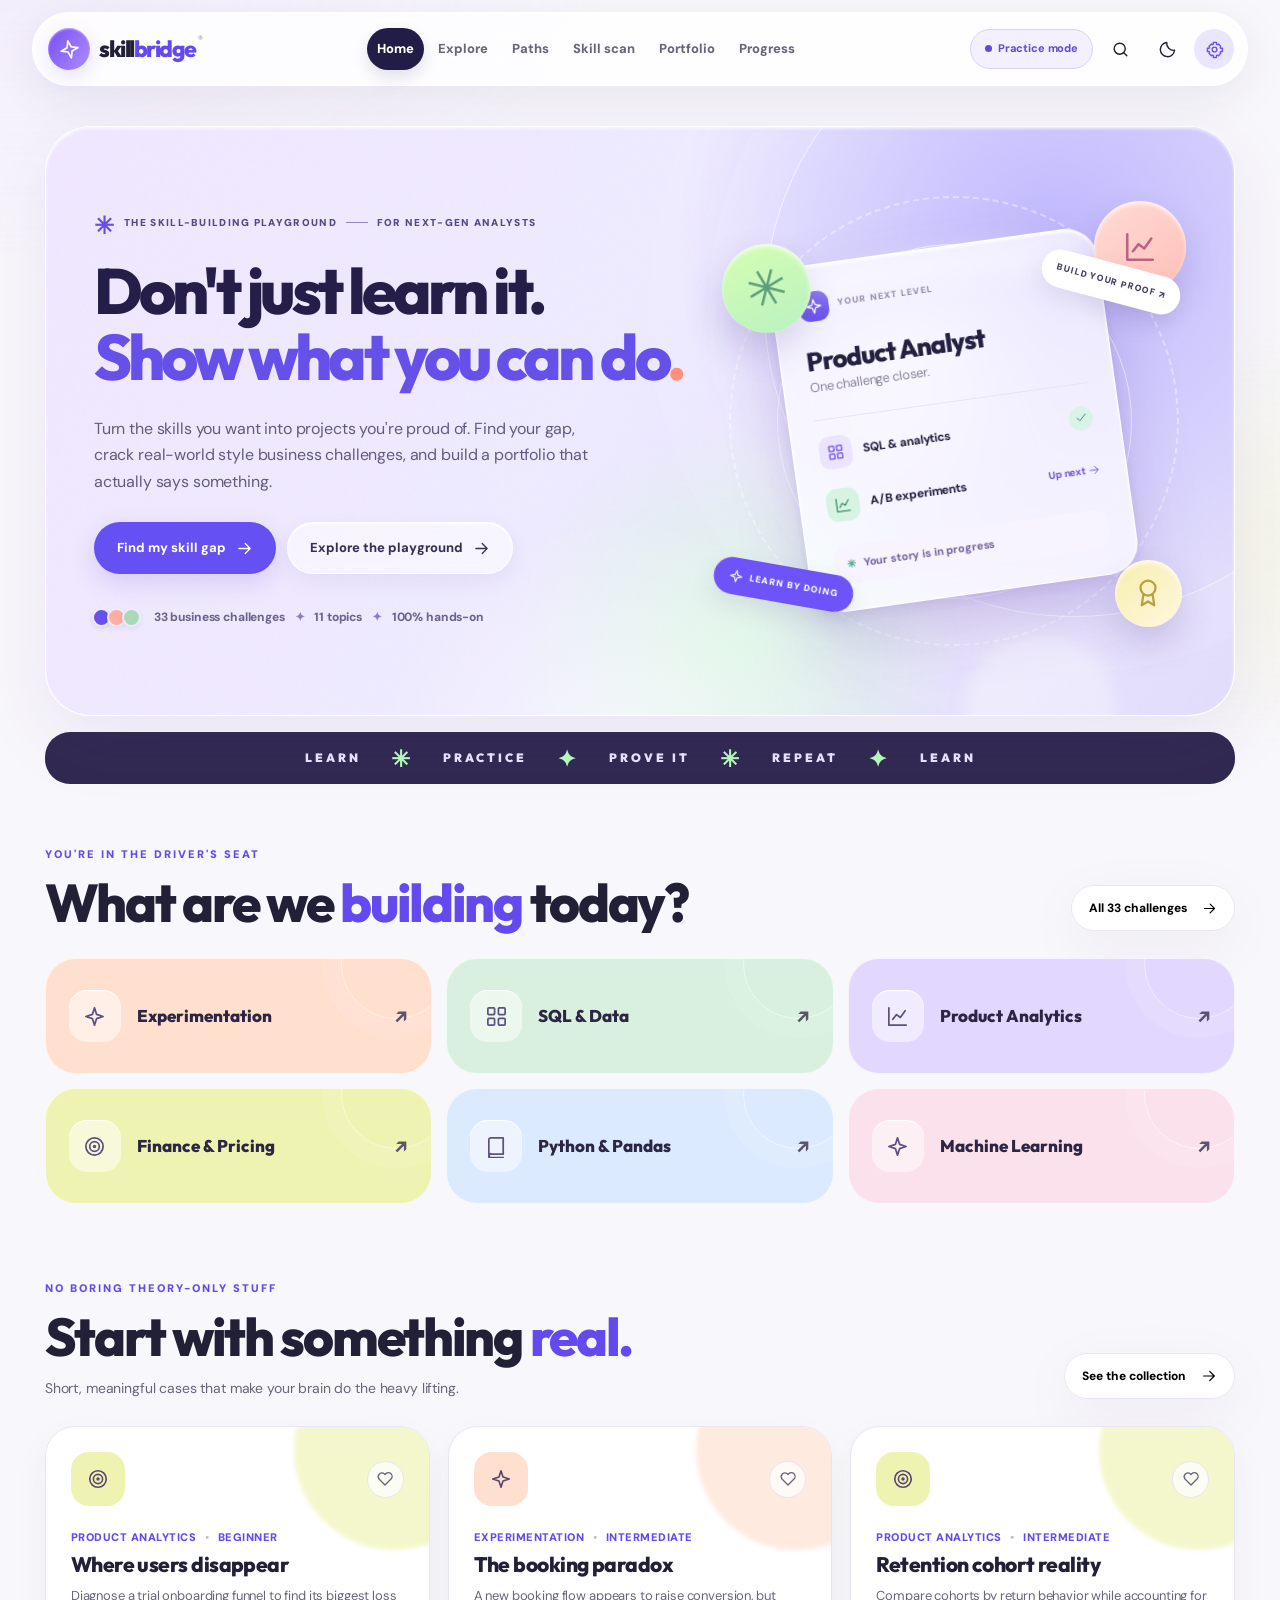
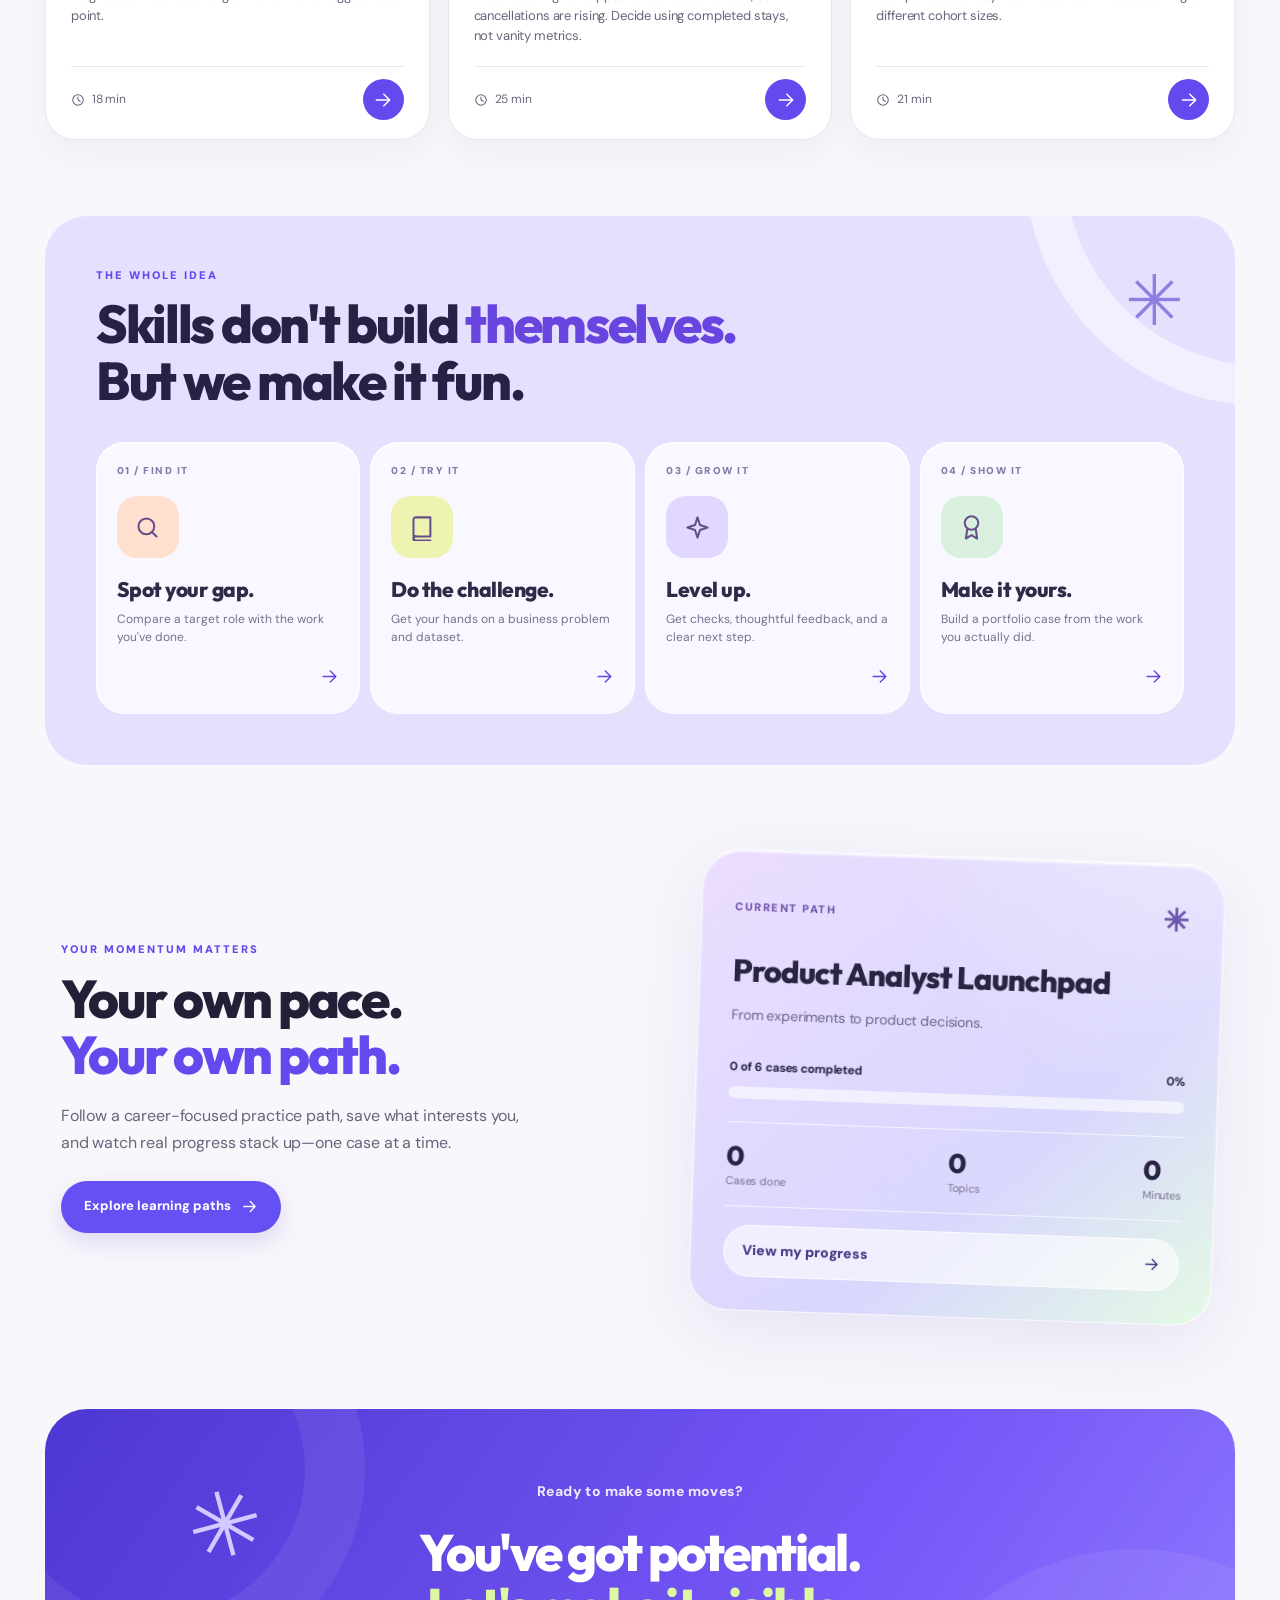
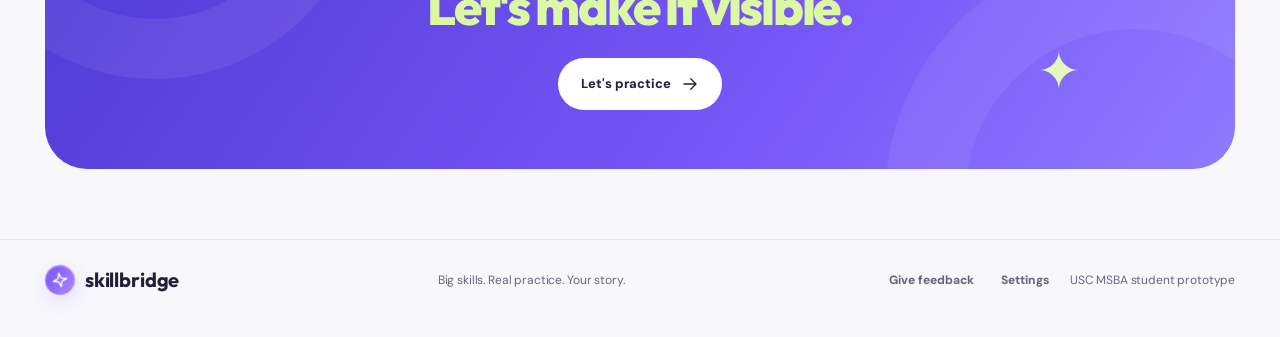
==== commit e1142298: "update" ====
--- a/index.html
+++ b/index.html
@@ -1,209 +1 @@
-<!DOCTYPE html>
-<html lang="en"><head><meta charset="UTF-8"><meta name="viewport" content="width=device-width,initial-scale=1.0" />
-<title>SkillBridge AI | From Skill Gaps to Proof</title>
-<style>
-:root{--bg:#f6f7fb;--nav:#10172b;--text:#18233a;--muted:#66738b;--line:#e3e8f2;--accent:#5749d8;--accentlight:#eeecfd;--mint:#0d987b;--mintlight:#dff7ef;--gold:#a66b0e;--goldlight:#fff4da;--card:white;--shadow:0 10px 30px rgba(32,43,80,.045)}*{box-sizing:border-box}body{margin:0;background:var(--bg);color:var(--text);font:14px/1.5 Inter,-apple-system,BlinkMacSystemFont,"Segoe UI",Arial,sans-serif}button,input,textarea,select{font:inherit}button{cursor:pointer}button:focus-visible,a:focus-visible,textarea:focus-visible{outline:3px solid #a5a0ff;outline-offset:2px}.layout{display:flex;min-height:100vh}.sidebar{background:var(--nav);width:242px;flex-shrink:0;padding:28px 17px;color:white;display:flex;flex-direction:column;gap:24px}.logo{font-size:22px;font-weight:850;letter-spacing:-.8px;display:flex;align-items:center;gap:10px;padding:0 10px}.logo-mark{display:grid;place-items:center;background:#766cf9;width:34px;height:34px;border-radius:11px;font-size:20px}.logo b{color:#b3abff}.side-kicker{font-size:10px;text-transform:uppercase;letter-spacing:2px;color:#91a0c1;font-weight:800;padding:0 13px;margin-bottom:7px}.nav{display:flex;flex-direction:column;gap:4px}.nav button{background:transparent;border:0;text-align:left;color:#adb9d5;padding:12px 13px;width:100%;border-radius:10px;display:flex;align-items:center;gap:11px;font-weight:650}.nav button.active,.nav button:hover{background:#28304a;color:#fff}.nav button .sym{font-size:17px;width:21px;text-align:center}.sidebar-bottom{margin-top:auto;background:#222c49;padding:14px;border:1px solid #343d5b;border-radius:13px;font-size:12px;color:#bdc8df}.sidebar-bottom strong{display:block;color:#e2dfff;margin-bottom:5px}.main{flex:1;min-width:0}.topbar{height:70px;background:#fff;border-bottom:1px solid var(--line);display:flex;align-items:center;justify-content:space-between;padding:0 clamp(18px,4vw,52px);gap:12px}.topbar .eyebrow{font-size:11px;letter-spacing:1.5px;font-weight:800;color:#8b93a4}.top-right{display:flex;align-items:center;gap:13px}.mode{display:inline-flex;align-items:center;gap:7px;color:#6158c4;background:var(--accentlight);border-radius:30px;padding:7px 12px;font-weight:750;font-size:11px}.dot{width:7px;height:7px;border-radius:50%;background:#7664dd}.avatar{width:33px;height:33px;display:grid;place-items:center;background:#e9edfa;color:#4f5787;font-weight:850;border-radius:50%}.page{padding:33px clamp(18px,4vw,52px) 54px;max-width:1480px;margin:auto}.page-title{display:flex;align-items:flex-end;justify-content:space-between;gap:20px;margin-bottom:24px}.kicker{font-size:11px;letter-spacing:1.75px;text-transform:uppercase;color:#7868dc;font-weight:850;margin-bottom:8px}h1{font-size:clamp(27px,3vw,36px);letter-spacing:-1.5px;line-height:1.15;margin:0 0 10px;font-weight:850}h2{font-size:19px;letter-spacing:-.55px;margin:0 0 7px}h3{font-size:15px;letter-spacing:-.2px;margin:0 0 7px}.lead{color:var(--muted);font-size:14px;max-width:690px;margin:0}.grid{display:grid;grid-template-columns:1.25fr 1fr;gap:18px}.two{display:grid;grid-template-columns:1fr 1fr;gap:18px}.three{display:grid;grid-template-columns:repeat(3,1fr);gap:16px}.card{background:var(--card);border:1px solid var(--line);border-radius:16px;padding:22px;box-shadow:var(--shadow)}.card.soft{background:#f0effe;border-color:#ddd9fc}.banner{padding:30px;position:relative;overflow:hidden;border-radius:17px;background:linear-gradient(115deg,#302464,#5949c8 70%,#807aff);color:#fff;min-height:210px}.banner:before{content:'';position:absolute;width:290px;height:290px;border-radius:100%;border:40px solid #ffffff11;right:-86px;top:-105px}.banner h2{font-size:30px;letter-spacing:-1px;line-height:1.12;margin:8px 0 13px;max-width:450px}.banner p{font-size:13px;max-width:470px;color:#ebe7ff}.banner .pill{background:#ffffff2c;color:white}.pill{display:inline-flex;padding:5px 10px;background:#f2f2fc;color:#5b56bd;border-radius:100px;font-size:11px;font-weight:800}.btn{display:inline-flex;justify-content:center;align-items:center;gap:8px;padding:11px 16px;border:0;border-radius:10px;background:var(--accent);color:#fff;font-weight:750;font-size:13px;transition:filter .15s;white-space:nowrap}.btn:hover{filter:brightness(1.09)}.btn.secondary{background:#f0eefb;color:#5749c8}.btn.ghost{background:white;border:1px solid #d9deeb;color:#37415e}.btn.dark{background:#fff;color:#3e32a1}.btn.small{padding:8px 11px;font-size:11px}.btn:disabled{opacity:.48;cursor:not-allowed}.stat{padding:20px;background:#fff;border:1px solid var(--line);border-radius:15px}.stat .number{font-size:29px;font-weight:850;letter-spacing:-1px;margin:5px 0}.stat .desc,.muted{color:var(--muted)}.section-head{display:flex;justify-content:space-between;align-items:center;gap:12px;margin:26px 0 12px}.mini{font-size:11px;color:var(--muted)}.step-row{display:flex;gap:12px;align-items:flex-start;padding:13px 0;border-bottom:1px solid #edf0f6}.step-row:last-child{border-bottom:0}.step-index{width:31px;height:31px;background:#f0eefd;color:#5e4fc5;border-radius:9px;display:grid;place-items:center;font-weight:850;flex-shrink:0}.step-row strong{display:block;font-size:13px}.step-row p{margin:3px 0 0;font-size:12px;color:var(--muted)}.progress-track{height:7px;background:#eceffa;border-radius:10px;overflow:hidden}.progress-fill{height:100%;background:#665ad6;border-radius:10px}.tag{display:inline-block;border-radius:7px;padding:4px 8px;background:#eef0f8;color:#626d87;font-size:11px;font-weight:700}.tag.positive{background:var(--mintlight);color:#12866e}.tag.warn{background:var(--goldlight);color:#a06b15}.skill-row{padding:13px 0;border-bottom:1px solid #edf0f5}.skill-row:last-child{border-bottom:0}.skill-top{display:flex;justify-content:space-between;gap:10px;align-items:center;margin-bottom:8px}.input-label{display:block;font-weight:750;font-size:12px;margin:12px 0 7px}.textarea,input[type=text],input[type=number],select{width:100%;border:1px solid #dbe2ef;background:#fff;border-radius:10px;padding:12px 13px;color:#1b2840;outline:none}.textarea:focus,input:focus,select:focus{border-color:#897de8;box-shadow:0 0 0 3px #8177e51a}.textarea{resize:vertical;min-height:150px;line-height:1.55}.textarea.long{min-height:200px}.helper{font-size:11px;color:var(--muted);margin-top:6px}.hstack{display:flex;align-items:center;gap:9px;flex-wrap:wrap}.spaced{display:flex;align-items:center;justify-content:space-between;gap:15px}.hide{display:none!important}.empty{padding:40px 15px;text-align:center;color:var(--muted);border:1px dashed #cfd7e5;border-radius:12px}.empty .emoji{font-size:35px;margin-bottom:8px}.note{font-size:11px;padding:12px 14px;background:#faf6ea;border:1px solid #f4e7c5;color:#8b6b28;border-radius:10px}.note.blue{background:#f1f5fd;border-color:#dfe8f9;color:#54709b}.insight{background:#f7f8fc;border:1px solid #e8ebf4;padding:12px;border-radius:10px;font-size:12px;margin:8px 0}.data-table{width:100%;border-collapse:collapse;font-size:12px}.data-table th,.data-table td{text-align:left;padding:10px 9px;border-bottom:1px solid #edf0f5}.data-table th{color:#75819b;font-size:10px;letter-spacing:.6px;text-transform:uppercase}.data-table td{font-weight:650}.score-ring{width:94px;height:94px;border:11px solid #e9e6fb;border-top-color:#7464dc;border-right-color:#7464dc;border-radius:50%;display:grid;place-items:center;font-size:22px;font-weight:850}.score-card{display:flex;gap:20px;align-items:center}.score-list>div{display:flex;justify-content:space-between;padding:8px 0;border-bottom:1px solid #edf0f6}.score-list>div:last-child{border-bottom:0}.portfolio{background:white;border:1px solid #dce2ef;border-radius:12px;padding:25px}.portfolio-head{border-bottom:3px solid #5c4dd7;padding-bottom:15px;margin-bottom:18px}.portfolio h2{margin:0}.portfolio p{white-space:pre-wrap}.quote{border-left:3px solid #5749d8;padding-left:12px;color:#4f5c77}.toast{position:fixed;bottom:22px;right:26px;color:#fff;background:#202e4d;border-radius:11px;padding:12px 17px;box-shadow:0 13px 24px #1e2d4750;font-size:12px;z-index:10;max-width:350px}.footer{margin-top:25px;color:#9aa5b9;font-size:11px}.chartbar{height:17px;background:#e9eaf5;border-radius:6px;overflow:hidden}.chartbar div{height:100%;background:#7b6cdd;border-radius:6px}.inline-metric{display:flex;justify-content:space-between;align-items:center;margin:12px 0 5px}.subtle-head{color:#78829c;font-size:10px;font-weight:800;text-transform:uppercase;letter-spacing:1.3px;margin:0 0 12px}.challenge-header{background:linear-gradient(115deg,#201a44,#4c3b98);color:#fff;border-radius:15px;padding:25px}.challenge-header h2{font-size:23px}.challenge-header p{color:#dedaf3}.challenge-header .tag{background:#ffffff25;color:#fff}.radio-set{display:flex;flex-wrap:wrap;gap:8px}.radio-set input{display:none}.radio-set label{border:1px solid #dce0ed;border-radius:10px;padding:10px 14px;font-weight:700;color:#66708a;cursor:pointer}.radio-set input:checked+label{border-color:#7264d8;background:#f2efff;color:#5443bc}.checkrow{display:flex;gap:10px;align-items:flex-start}.checkrow input{margin-top:3px}.break{overflow-wrap:anywhere}@media(max-width:1100px){.sidebar{width:210px}.grid,.two{grid-template-columns:1fr}.three{grid-template-columns:1fr 1fr}}@media(max-width:760px){.layout{display:block}.sidebar{width:100%;padding:14px;gap:8px}.logo{font-size:18px}.nav{flex-direction:row;overflow-x:auto}.nav button{white-space:nowrap;font-size:11px;padding:8px 9px}.side-kicker,.sidebar-bottom{display:none}.topbar{height:52px}.page{padding:22px 15px 40px}.three{grid-template-columns:1fr}.page-title{align-items:flex-start;flex-direction:column}.banner h2{font-size:25px}}@media print{.sidebar,.topbar,.no-print{display:none!important}.main,.page{padding:0}.portfolio{border:0}body{background:white}}
-</style></head><body>
-<div class="layout"><aside class="sidebar"><div class="logo"><span class="logo-mark">✦</span><span>skill<b>bridge</b></span></div><div><div class="side-kicker">YOUR WORKSPACE</div><nav class="nav"><button class="active" data-page="home"><span class="sym">▦</span> Overview</button><button data-page="scan"><span class="sym">◈</span> Skill Scan</button><button data-page="challenge"><span class="sym">◷</span> Challenge Lab</button><button data-page="review"><span class="sym">◎</span> Review & Portfolio</button><button data-page="testing"><span class="sym">◉</span> User Testing</button></nav></div><div class="sidebar-bottom"><strong>☁ Gemini AI (free tier)</strong><div style="margin:5px 0 7px">Optional: connect the Netlify Gemini backend with your private team access code.</div><input id="access-code" type="password" autocomplete="off" placeholder="Team access code" style="padding:9px;width:100%;border:1px solid #67769b;border-radius:8px;background:#fafbff;color:#17213a"/><button onclick="unlockAI()" class="btn" style="width:100%;margin-top:8px;padding:9px">Connect Gemini</button><div id="ai-config-hint" style="font-size:11px;margin-top:8px;color:#bdc8df">Checking AI connection…</div></div><div class="sidebar-bottom" id="local-panel"><strong>💻 WebLLM local backup</strong><div style="margin:5px 0 7px">No token fees. Runs on your device after an initial model download. Requires WebGPU and enough memory.</div><select id="local-model" aria-label="Local AI model" style="padding:7px 6px;width:100%;color:#17213a"><option value="lite">Qwen 0.5B · lighter (~1 GB GPU)</option><option value="balanced">Qwen 1.5B · stronger (~1.7 GB GPU)</option></select><button id="local-load-btn" class="btn" onclick="loadLocalAI()" style="width:100%;margin-top:8px;padding:9px;background:#13977c">Load local backup</button><div id="local-progress" role="status" aria-live="polite" style="font-size:11px;margin-top:8px;color:#d3def2;overflow-wrap:anywhere">Checking browser support…</div><div style="font-size:10px;margin-top:6px;color:#aab9d5">When Gemini fails or hits its limit, a loaded local model takes over automatically.</div></div><div class="sidebar-bottom"><strong>✦ From gaps to evidence</strong>Practice with synthetic data. AI feedback is advisory, not a professional skills certification. Don't enter confidential personal information.</div></aside><main class="main"><header class="topbar"><div class="eyebrow">USC MSBA · PRODUCT PROTOTYPE</div><div class="top-right"><span id="mode-pill" class="mode"><span class="dot"></span>Checking AI…</span><span class="avatar">SB</span></div></header><div class="page">
-<section id="page-home"><div class="page-title"><div><div class="kicker">WELCOME TO YOUR SKILL STUDIO</div><h1>Turn a skill gap into something you can show.</h1><p class="lead">Stop at neither a job match nor a course recommendation. Analyze a real requirement, solve a realistic business challenge, and document your own work.</p></div></div><div class="grid"><div class="banner"><span class="pill">YOUR NEXT STEP</span><h2>Make your experience speak for itself.</h2><p>One target role. One missing skill. One portfolio-ready business challenge, grounded in what you actually complete.</p><button class="btn dark" onclick="go('scan')">Start skill scan →</button></div><div class="card"><div class="subtle-head">How SkillBridge works</div><div class="step-row"><div class="step-index">1</div><div><strong>Find an evidence gap</strong><p>Compare a job description with resume evidence.</p></div></div><div class="step-row"><div class="step-index">2</div><div><strong>Solve a business challenge</strong><p>Download synthetic data and make a decision.</p></div></div><div class="step-row"><div class="step-index">3</div><div><strong>Get a rubric-based review</strong><p>Receive feedback with visible evaluation criteria.</p></div></div><div class="step-row"><div class="step-index">4</div><div><strong>Build an honest portfolio artifact</strong><p>Use only work you submitted, marked as practice.</p></div></div></div></div><div class="section-head"><h2>My practice workspace</h2><span class="mini">Saved in this browser only</span></div><div class="three"><div class="stat"><div class="mini">Target role</div><div class="number" style="font-size:21px" id="home-role">Product Analyst</div><div class="desc">Current career target</div></div><div class="stat"><div class="mini">Skills requiring evidence</div><div class="number" id="home-gap">—</div><div class="desc">From your latest scan</div></div><div class="stat"><div class="mini">Challenge status</div><div class="number" style="font-size:21px" id="home-status">Not started</div><div class="desc">Current practical project</div></div></div><div class="section-head"><h2>Why this is different</h2></div><div class="three"><div class="card"><div class="tag positive">01 · APPLICATION</div><h3 style="margin-top:12px">Practice job-relevant skills</h3><p class="muted">Challenges are mapped to a target role, not chosen randomly.</p></div><div class="card"><div class="tag positive">02 · EVIDENCE</div><h3 style="margin-top:12px">Get feedback on real work</h3><p class="muted">A visible rubric makes the evaluation discussable and improvable.</p></div><div class="card"><div class="tag positive">03 · INTEGRITY</div><h3 style="margin-top:12px">Show what you actually did</h3><p class="muted">Portfolio drafts cite your submission and label simulated work.</p></div></div></section>
-<section id="page-scan" class="hide"><div class="page-title"><div><div class="kicker">STAGE 01 / TARGET & EVIDENCE</div><h1>Skill Scan</h1><p class="lead">Paste a job description and resume summary. Find which required skills lack explicit evidence in the text—not which skills you do or don't truly possess.</p></div><button class="btn secondary" onclick="loadSample()">↻ Load sample student</button></div><div class="two"><div class="card"><label class="input-label" for="role">Target role</label><input id="role" type="text" value="Product Analyst Intern"/><label class="input-label" for="job">Target job description</label><textarea id="job" class="textarea long" placeholder="Paste a real job description or use the sample..."></textarea><div class="helper">Avoid personal identifiers. Text remains in browser for rule/local AI; with Gemini, the supplied text is sent to the API via Netlify. Avoid private information.</div></div><div class="card"><label class="input-label" for="resume">Your resume or experience summary</label><textarea id="resume" class="textarea long" placeholder="Paste your experience, skills and past projects..."></textarea><div class="note blue" style="margin-top:14px"><strong>Important:</strong> A missing keyword is an evidence gap, not proof of missing competence. Review and edit all suggestions yourself.</div></div></div><div class="hstack" style="margin:19px 0"><button class="btn" onclick="scanSkills()">✦ Analyze evidence gaps</button><span class="mini" id="scan-method">Local keyword-based analysis available</span></div><div id="scan-results" class="hide"><div class="section-head"><h2>Skill evidence map</h2><span class="mini">Job wording vs. resume wording</span></div><div class="two"><div class="card"><h3>Required capabilities</h3><div id="skill-list"></div></div><div class="card"><h3>Suggested next challenge</h3><div id="challenge-recommend"></div><div class="note blue" style="margin-top:16px">Skills can be present under different wording. The scan is a starting point for human review; it is not a validated hiring assessment.</div></div></div></div></section>
-<section id="page-challenge" class="hide"><div class="page-title"><div><div class="kicker">STAGE 02 / PRACTICAL WORK</div><h1>Challenge Lab</h1><p class="lead">Solve a realistic, synthetic business case. Choose your case, inspect its data and defend a recommendation.</p></div><button class="btn secondary" onclick="downloadCSV()">↓ Download case data (.csv)</button></div><div class="card" style="margin-bottom:16px"><label class="input-label" for="case-select">Choose your practice challenge</label><select id="case-select" onchange="onCaseChange()"><option value="ab">A/B testing · Product Analyst</option><option value="churn">Customer churn · Business Analyst</option><option value="price">Pricing decision · Strategy Analyst</option></select></div><div class="challenge-header"><div class="tag" id="case-tag">PRODUCT EXPERIMENTATION</div><h2 id="case-title" style="margin-top:11px">Should TripNest launch its booking feature?</h2><p id="case-intro"></p></div><div class="two" style="margin-top:16px"><div class="card"><h3>Case dataset</h3><p class="mini">Synthetic practice data — not real company results.</p><div style="overflow-x:auto" id="case-table"></div></div><div class="card"><h3>Your assignment</h3><div id="case-questions"></div><div class="note blue" style="margin-top:15px">Focus on the business outcome, assumptions and the limits of your evidence. Unsupported claims will not earn credit.</div></div></div><div class="card" style="margin-top:16px"><h3>Submit your work</h3><label class="input-label" for="decision">Business decision</label><select id="decision"><option value="">Choose a recommendation...</option><option value="launch">Launch</option><option value="iterate">Iterate / run a longer test</option><option value="no">Do not launch yet</option></select><label class="input-label" for="analysis">Analysis and calculations</label><textarea id="analysis" class="textarea" placeholder="Show your reasoning, calculations and relevant evidence..."></textarea><label class="input-label" for="recommendation">Recommendation and next steps</label><textarea id="recommendation" class="textarea" placeholder="What should the business do? What should be checked next?"></textarea><div class="hstack" style="margin-top:15px"><button class="btn" onclick="evaluateSubmission()">✓ Evaluate submission</button><button class="btn secondary" onclick="loadWorkedSample()">Load sample response (demo)</button><span class="mini">Feedback is advisory. Always verify numerical results.</span></div></div></section>
-<section id="page-review" class="hide"><div class="page-title"><div><div class="kicker">STAGE 03 / REVIEW & EVIDENCE</div><h1>Feedback & Portfolio</h1><p class="lead">See the rubric result and generate a portfolio summary based only on your actual submission.</p></div><button class="btn secondary" onclick="go('challenge')">← Revise challenge</button></div><div id="review-empty" class="empty"><div class="emoji">◎</div><h3>No evaluated submission yet</h3><p>Complete a challenge and click Evaluate submission to receive a rubric-based review.</p><button class="btn" onclick="go('challenge')">Open Challenge Lab</button></div><div id="review-content" class="hide"><div class="two"><div class="card"><h3>Assessment snapshot</h3><div class="score-card"><div class="score-ring"><span id="score-total">—</span></div><div><strong id="score-label">Rubric review</strong><div class="muted mini" id="score-method">5 criteria × 20 points each</div><div class="tag warn" style="margin-top:8px">Advisory only</div></div></div><div class="score-list" id="score-details" style="margin-top:16px"></div></div><div class="card"><h3>Actionable coaching</h3><div id="feedback-list"></div><div class="note blue" style="margin-top:15px">AI and rule-based ratings are for practice only; verify calculations and conclusions independently. Local models may be less reliable than Gemini.</div></div></div><div class="section-head"><h2>Portfolio artifact</h2><div class="hstack"><button class="btn secondary small" onclick="downloadPortfolio()">↓ Download Markdown</button><button class="btn ghost small" onclick="window.print()">Print / save PDF</button></div></div><article class="portfolio" id="portfolio"></article></div></section>
-<section id="page-testing" class="hide"><div class="page-title"><div><div class="kicker">STAGE 04 / VOICE OF CUSTOMER</div><h1>Prototype feedback</h1><p class="lead">Collect feedback from real testers, export it and document a product improvement. No feedback is prepopulated or invented.</p></div><button class="btn ghost" onclick="exportFeedback()">↓ Export responses (.csv)</button></div><div class="two"><div class="card"><h3>After testing the app...</h3><label class="input-label" for="test-role">Tester description (no name required)</label><select id="test-role"><option>Current USC MSBA student</option><option>Incoming USC MSBA student</option><option>Other student</option><option>Other tester</option></select><label class="input-label" for="test-relevance">Was the skill gap useful?</label><select id="test-relevance"><option value="">Select 1–5</option><option value="1">1 — Not useful</option><option value="2">2</option><option value="3">3</option><option value="4">4</option><option value="5">5 — Very useful</option></select><label class="input-label" for="test-case">Was the practice challenge relevant to your target job?</label><select id="test-case"><option value="">Select 1–5</option><option value="1">1 — Not relevant</option><option value="2">2</option><option value="3">3</option><option value="4">4</option><option value="5">5 — Very relevant</option></select><label class="input-label" for="test-trust">Would you trust the feedback without human review?</label><select id="test-trust"><option value="">Select</option><option>No</option><option>Only with verification</option><option>Yes</option></select><label class="input-label" for="test-improve">What is the single most important improvement?</label><textarea id="test-improve" class="textarea" style="min-height:95px" placeholder="Describe one confusing or missing feature..."></textarea><button class="btn" style="margin-top:15px" onclick="saveFeedback()">Save feedback locally</button><p class="helper">Saved on this device only. If multiple testers use different devices, collect centrally via Google Forms instead.</p></div><div class="card"><h3>Real testing evidence</h3><div class="three" style="grid-template-columns:1fr 1fr"><div class="stat"><div class="mini">Recorded local feedback entries</div><div class="number" id="feedback-count">0</div></div><div class="stat"><div class="mini">Average relevance rating</div><div class="number" id="feedback-avg">—</div></div></div><div class="section-head"><h3>Recent feedback</h3><span class="mini">Actual responses only</span></div><div id="feedback-entries" class="empty">No feedback recorded yet.</div><div class="note" style="margin-top:17px">For the competition: test with real users, collect feedback, make one product change, and show before/after evidence. This app cannot claim those steps are completed until your team does them.</div></div></div></section>
-<footer class="footer no-print">SkillBridge AI · Prototype v1.2 · Gemini + WebLLM hybrid · Synthetic practice data · User-entered content retained in browser local storage · Never present practice projects as employer or client work.</footer>
-</div></main></div><div id="toast" class="toast hide"></div>
-<script src="/js/local-ai.js"></script>
-<script>
-'use strict';
-const $=id=>document.getElementById(id); const STORE='skillbridge_v1';let state={role:'Product Analyst Intern',job:'',resume:'',skills:[],case:'ab',submission:null,review:null,feedback:[],sampleLoaded:false};
-try{const saved=JSON.parse(localStorage.getItem(STORE)||'{}');if(saved&&typeof saved==='object')state={...state,...saved}}catch(e){}
-const sampleJob=`Product Analyst Intern: Work with SQL and Python to analyze product metrics, conversion funnels and retention. Design A/B tests, evaluate experiment results and statistical significance, build dashboards, and communicate actionable recommendations to business partners.`;
-const sampleResume=`USC MS Business Analytics student. Built SQL queries to segment customer orders, analyzed customer data in Python pandas, created Tableau dashboards, and presented a team analysis to classmates. Interested in product strategy.`;
-if(!state.job)state.job=sampleJob;if(!state.resume)state.resume=sampleResume;
-const SYNS=[{name:'SQL',terms:['sql','postgresql','mysql','database queries'],key:'sql'},{name:'Python',terms:['python','pandas','numpy'],key:'python'},{name:'A/B Testing',terms:['a/b test','a/b testing','ab test','experimentation','experiment design','controlled experiment'],key:'ab'},{name:'Statistics',terms:['statistics','statistical','p-value','hypothesis testing','confidence interval'],key:'ab'},{name:'Product Metrics',terms:['product metrics','conversion funnel','conversion rate','retention','product analytics'],key:'ab'},{name:'Dashboards',terms:['dashboard','tableau','power bi','looker'],key:'churn'},{name:'Pricing Analysis',terms:['pricing','price elasticity','unit economics','profitability'],key:'price'},{name:'Customer Analytics',terms:['customer segment','customer analytics','cohort analysis','customer churn'],key:'churn'},{name:'Business Communication',terms:['present','stakeholder','business recommendations','communicate'],key:'ab'}];
-const CASES={
-ab:{label:'PRODUCT EXPERIMENTATION',title:'Should TripNest launch a new booking feature?',intro:'TripNest ran a synthetic A/B experiment on a new booking interface. Bookings increased, but cancellations also increased. Assess the full customer outcome, not just the headline conversion rate.',head:['Group','Visitors','Bookings','Cancellations','Completed stays'],rows:[['Control',2000,100,20,80],['Variant',2000,115,42,73]],csv:'group,visitors,bookings,cancellations,completed_stays\nControl,2000,100,20,80\nVariant,2000,115,42,73\n',questions:['Calculate booking conversion rates for both groups.','Calculate cancellation rates and completed-stay rates.','Recommend launch, iterate, or do not launch, with risks and next steps.'],rubric:[['Booking conversion','booking','5.75'],['Cancellation risk','cancellation','42'],['Completed-stay outcome','completed','73'],['Decision rationale','decision','recommend'],['Uncertainty & next steps','uncertainty','test']]},
-churn:{label:'CUSTOMER RETENTION',title:'Which accounts should the company contact first?',intro:'A synthetic subscription company needs a targeted retention plan. Identify accounts showing potential churn signals and propose a responsible intervention.',head:['Customer','Days inactive','Tickets','Monthly $'],rows:[['C101',12,0,120],['C102',62,3,80],['C103',49,2,150],['C104',8,1,110],['C105',75,4,70],['C106',40,0,140],['C107',56,1,95],['C108',67,2,90]],csv:'customer_id,days_inactive,support_tickets,monthly_spend\nC101,12,0,120\nC102,62,3,80\nC103,49,2,150\nC104,8,1,110\nC105,75,4,70\nC106,40,0,140\nC107,56,1,95\nC108,67,2,90\n',questions:['Define a simple transparent risk rule and identify the priority accounts.','Show SQL or describe the filters you would use.','Explain the intervention and how you would validate whether it works.'],rubric:[['Transparent risk rule','risk','45'],['Correct priority accounts','accounts','C102'],['Analytical method','method','SQL'],['Business recommendation','decision','outreach'],['Validation & limitations','uncertainty','test']]},
-price:{label:'PRICING STRATEGY',title:'Which price maximizes contribution profit?',intro:'A synthetic subscription product faces three potential price points. Choose a price using contribution profit—not revenue alone—and explain risks to the decision.',head:['Price $','Est. customers','Variable cost / customer'],rows:[[20,500,8],[25,450,8],[30,320,8]],csv:'price,estimated_customers,variable_cost_per_customer\n20,500,8\n25,450,8\n30,320,8\n',questions:['Calculate contribution profit (price minus variable cost) × demand at each price.','Recommend a price and explain why.','Discuss uncertainty in estimated demand and how to test the recommendation.'],rubric:[['Unit economics','unit','variable'],['Profit calculation','calculation','7650'],['Compare alternatives','alternatives','6000'],['Price recommendation','decision','25'],['Risk & verification','uncertainty','test']]}
-};
-const save=()=>{try{localStorage.setItem(STORE,JSON.stringify(state))}catch(e){}};
-const esc=x=>String(x??'').replace(/[&<>"']/g,c=>({'&':'&amp;','<':'&lt;','>':'&gt;','"':'&quot;',"'":'&#39;'}[c]));
-function notify(t){$('toast').textContent=t;$('toast').classList.remove('hide');clearTimeout(window.toastHandle);window.toastHandle=setTimeout(()=>$('toast').classList.add('hide'),3800)}
-function go(page){for(const x of ['home','scan','challenge','review','testing'])$('page-'+x).classList.toggle('hide',x!==page);document.querySelectorAll('.nav button').forEach(b=>b.classList.toggle('active',b.dataset.page===page));if(page==='home')updateHome();if(page==='review')renderReview();if(page==='testing')renderTest();window.scrollTo({top:0,behavior:'smooth'})}
-document.querySelectorAll('.nav button').forEach(b=>b.addEventListener('click',()=>go(b.dataset.page)));
-function loadSample(){state.role='Product Analyst Intern';state.job=sampleJob;state.resume=sampleResume;$('role').value=state.role;$('job').value=state.job;$('resume').value=state.resume;save();notify('Sample student and job loaded')}
-$('role').value=state.role;$('job').value=state.job;$('resume').value=state.resume;
-function includesAny(text,terms){const t=text.toLowerCase();return terms.some(term=>t.includes(term))}
-function fallbackScan(job,resume){const req=SYNS.filter(s=>includesAny(job,s.terms)).map(s=>({...s,found:includesAny(resume,s.terms)}));if(!req.length)return SYNS.slice(0,5).map(s=>({...s,found:includesAny(resume,s.terms),source:'generic suggestion'}));return req}
-const ACCESS_STORAGE='skillbridge_team_access_session';
-let aiEnabled=false, backendConfigured=false, busy=false;
-let localConsentForSession=false;
-function updateMode(label,color='#7664dd'){$('mode-pill').innerHTML='<span class="dot" style="background:'+color+'"></span>'+esc(label)}
-function updateLocalStatus(msg){$('local-progress').textContent=msg;}
-function localReady(){return Boolean(window.SkillBridgeLocalAI?.status().ready);}
-function updateIdleMode(){
- if(aiEnabled)updateMode('Gemini ready · local backup optional','#0d987b');
- else if(localReady())updateMode('Browser AI ready · no tokens','#0d987b');
- else updateMode('Rule-based demo','#7664dd');
-}
-async function aiRequest(path,payload){
- const code=sessionStorage.getItem(ACCESS_STORAGE)||'';
- const r=await fetch(path,{method:'POST',headers:{'Content-Type':'application/json','X-SkillBridge-Code':code},body:JSON.stringify(payload)});
- let obj={};try{obj=await r.json()}catch(e){throw new Error('Invalid Gemini server response')}
- if(!r.ok)throw new Error(obj.error||`Request failed (${r.status})`);
- return obj;
-}
-async function unlockAI(quiet=false){
- const c=$('access-code').value.trim()||sessionStorage.getItem(ACCESS_STORAGE)||'';
- if(!c){if(!quiet)notify('Enter the team access code first.');return}
- try{
-  const r=await fetch('/api/status',{method:'POST',headers:{'X-SkillBridge-Code':c}});
-  const data=await r.json();if(!r.ok||!data.ai_enabled)throw new Error(data.error||'Incorrect team code');
-  sessionStorage.setItem(ACCESS_STORAGE,c);aiEnabled=true;
-  updateMode('Gemini unlocked · not yet tested','#0d987b');
-  $('ai-config-hint').textContent='Connected to backend. Gemini usage is subject to your free-tier limits.';
-  $('scan-method').textContent='Gemini preferred; browser AI backup available';
-  if(!quiet)notify('Gemini access unlocked! Try Skill Scan.');
- }catch(e){aiEnabled=false;sessionStorage.removeItem(ACCESS_STORAGE);updateIdleMode();if(!quiet)notify('Could not connect Gemini: '+e.message)}
-}
-async function checkAISetup(){
- try{
-  const r=await fetch('/api/status');if(!r.ok)throw new Error('No Gemini backend');
-  const d=await r.json();backendConfigured=!!d.configured;
-  if(!backendConfigured){updateIdleMode();$('ai-config-hint').textContent='Gemini is not configured. You can still load browser AI.';return}
-  updateMode('Gemini ready · enter code','#c18a36');
-  $('ai-config-hint').textContent='Gemini backend available. Enter your private access code.';
-  const saved=sessionStorage.getItem(ACCESS_STORAGE);if(saved){$('access-code').value=saved;await unlockAI(true)}
- }catch(e){updateIdleMode();$('ai-config-hint').textContent='No Gemini backend detected. Local AI or rule demo still works.'}
-}
-function checkLocalSupport(){
- const s=window.SkillBridgeLocalAI?.status();
- if(!s?.supported){updateLocalStatus('Local AI unavailable here: requires HTTPS and WebGPU (Chrome/Edge desktop recommended).');$('local-load-btn').disabled=true;return}
- updateLocalStatus('Available · click to download the model before presenting.');
-}
-async function loadLocalAI(quiet=false){
- const local=window.SkillBridgeLocalAI;
- if(!local){updateLocalStatus('Local AI module missing. Redeploy the entire project.');return false}
- const model=$('local-model').value;
- const button=$('local-load-btn');button.disabled=true;
- updateLocalStatus('Loading local model — download size and duration depend on your browser/network…');
- try{
-  await local.load(model,updateLocalStatus);
-  localConsentForSession=true;
-  $('local-model').disabled=true;
-  button.textContent='✓ Browser AI ready';
-  updateIdleMode();
-  if(!quiet)notify('Local AI ready. Gemini errors will now switch to the browser automatically.');
-  return true;
- }catch(e){
-  updateLocalStatus('Local AI could not start: '+e.message);
-  button.disabled=false;button.textContent='Retry local AI';
-  if(!quiet)notify('Local AI could not start; deterministic demo remains available.');
-  return false;
- }
-}
-async function withHybridAI(kind,payload){
- // Cloud-first unless no Gemini code is configured. Never copy credentials to local storage.
- if(aiEnabled){
-  try{
-   const r=await aiRequest(kind==='scan'?'/api/skill-gap':'/api/review',payload);
-   updateMode('Gemini AI active','#0d987b');
-   return {result:r,method:'Gemini AI (server-side)'};
-  }catch(e){
-   const reason=String(e.message||'Gemini error');
-   updateMode('Gemini unavailable · switching','#c18a36');
-   updateLocalStatus('Gemini unavailable: '+reason.slice(0,135)+'; trying local backup.');
-  }
- }
- if(!localReady()){
-  const supported=window.SkillBridgeLocalAI?.status().supported;
-  if(supported && !localConsentForSession){
-   const decision=window.confirm('Gemini is unavailable or not configured. Download and run local WebLLM AI instead? This may download hundreds of MB to over 1 GB and uses your GPU. Cancel uses the clearly labeled rule-based demo.');
-   localConsentForSession=true; // avoid repeated prompts if user declines
-   if(decision)await loadLocalAI(true);
-  }
- }
- if(localReady()){
-  try{
-   const r=kind==='scan'?await window.SkillBridgeLocalAI.scan(payload):await window.SkillBridgeLocalAI.review(payload);
-   updateMode('Local AI active · no token fees','#0d987b');
-   return {result:r,method:'WebLLM browser AI'};
-  }catch(e){
-   updateLocalStatus('Local model error: '+e.message+'. Rule-based demo used for this task.');
-   notify('Browser AI response could not be validated; using demo rules.');
-  }
- }
- updateMode('Rule-based demo (not AI)','#7664dd');
- return null;
-}
-checkLocalSupport();
-checkAISetup();
-async function scanSkills(){
- if(busy){notify('Finish the current analysis first.');return}
- state.role=$('role').value.trim()||'Analytics role';state.job=$('job').value.trim();state.resume=$('resume').value.trim();
- if(!state.job||!state.resume){notify('Add a job description and a resume summary first');return}
- busy=true;
- let found=fallbackScan(state.job,state.resume),method='Rule-based keyword demo (not AI)';
- $('scan-method').textContent='Analyzing…';
- try{
-  const answer=await withHybridAI('scan',{job:state.job,resume:state.resume});
-  const skills=answer?.result?.skills;
-  if(Array.isArray(skills)&&skills.length){
-   const valid=skills.filter(s=>s&&typeof s.name==='string' && s.name.trim()).slice(0,12)
-   .map(s=>({name:String(s.name).slice(0,80),found:s.found===true,key:['ab','churn','price'].includes(s.key)?s.key:'ab'}));
-   if(valid.length){found=valid;method=answer.method;}
-  }
- }catch(e){notify('Unable to analyze: '+e.message+'; using rules demo.');}
- finally{busy=false}
- state.skills=found;state.scanMethod=method;state.review=null;state.submission=null;state.sampleLoaded=false;
- save();renderScan();updateHome();$('scan-method').textContent=method;
- notify('Evidence scan complete: '+method);
-}
-function renderScan(){if(!state.skills.length){$('scan-results').classList.add('hide');return}$('scan-results').classList.remove('hide');$('skill-list').innerHTML=state.skills.map(s=>`<div class="skill-row"><div class="skill-top"><strong>${esc(s.name)}</strong><span class="tag ${s.found?'positive':'warn'}">${s.found?'Evidence found':'Evidence gap'}</span></div><div class="progress-track"><div class="progress-fill" style="width:${s.found?'92%':'28%'};background:${s.found?'#0a9c79':'#cb9226'}"></div></div></div>`).join('');const gaps=state.skills.filter(s=>!s.found);const target=gaps.find(s=>['ab','churn','price'].includes(s.key))||gaps[0];const kind=target?.key||'ab';$('challenge-recommend').innerHTML=`<div class="kicker">RECOMMENDED FOR ${esc(state.role)}</div><h2>${esc(target?.name||'Applied business analysis')}</h2><p class="muted">This capability has limited explicit evidence in the supplied text. Practice it through a short, structured case.</p><div class="insight"><strong>${esc(CASES[kind].title)}</strong><br>${esc(CASES[kind].intro)}</div><button class="btn" onclick="chooseCase('${kind}')">Start recommended challenge →</button><p class="helper">Analysis method: ${esc(state.scanMethod||'Local matching')}</p>`}
-function chooseCase(key){state.case=key;save();renderCase();go('challenge')}
-function onCaseChange(){state.case=$('case-select').value;state.submission=null;state.review=null;state.sampleLoaded=false;save();renderCase()}
-function renderCase(){const d=CASES[state.case]||CASES.ab;$('case-select').value=state.case;$('case-tag').textContent=d.label;$('case-title').textContent=d.title;$('case-intro').textContent=d.intro;$('case-table').innerHTML=`<table class="data-table"><thead><tr>${d.head.map(x=>`<th>${esc(x)}</th>`).join('')}</tr></thead><tbody>${d.rows.map(row=>`<tr>${row.map(x=>`<td>${esc(x)}</td>`).join('')}</tr>`).join('')}</tbody></table>`;$('case-questions').innerHTML=d.questions.map((x,i)=>`<div class="step-row"><span class="step-index">${i+1}</span><p style="color:#293450">${esc(x)}</p></div>`).join('');$('decision').value=state.submission?.case===state.case?state.submission.decision:'';$('analysis').value=state.submission?.case===state.case?state.submission.analysis:'';$('recommendation').value=state.submission?.case===state.case?state.submission.recommendation:''}
-function download(name,content,mime='text/plain'){const u=URL.createObjectURL(new Blob([content],{type:mime}));const a=document.createElement('a');a.href=u;a.download=name;document.body.appendChild(a);a.click();a.remove();setTimeout(()=>URL.revokeObjectURL(u),700)}
-function downloadCSV(){download(`skillbridge_${state.case}_synthetic.csv`,CASES[state.case].csv,'text/csv')}
-const has=(s,p)=>new RegExp(p,'i').test(s);
-function rubric(caseName,decision,analysis,recommendation){const text=(analysis+' '+recommendation).toLowerCase();let items=[];
-if(caseName==='ab')items=[['Booking conversion',has(text,'5\\.?0?%|5 percent|0\\.05')?20:has(text,'book|conversion|visitors')?10:0,'Control 5.0%; variant 5.75% (+0.75 percentage points).'],['Cancellation risk',has(text,'(42|36\\.?5|20%)')&&has(text,'cancel')?20:has(text,'cancel')?10:0,'Control 20/100=20%; variant 42/115≈36.5%.'],['Completed-stay outcome',has(text,'(73|80|3\\.?65|4\\.?0)')&&has(text,'complet|stay')?20:has(text,'complet|stay')?10:0,'Control 80/2000=4.0%; variant 73/2000=3.65%.'],['Decision rationale',decision==='no'&&has(text,'cancel|complete|risk|outcome')?20:decision&&has(text,'cancel|complete|risk|outcome|book')?10:0,'A defensible answer is do not launch yet; the completed-stay rate fell.'],['Uncertainty and validation',has(text,'(longer|power|sample|statistic|significan|confidence|follow.up|test|segment|replicat)')&&has(text,'(monitor|test|segment|sample|random|uncertain|week|measure)')?20:has(text,'test|sample|uncertain|monitor')?10:0,'Avoid claiming significance from these totals; test over time and monitor completed stays and complaints.']];
-if(caseName==='churn')items=[['Transparent risk rule',has(text,'(45|threshold|50 days)')&&has(text,'(ticket|support|inactive)')?20:has(text,'risk|inactive|ticket')?10:0,'An example risk rule is days inactive >45 AND tickets >=2.'],['Priority accounts',has(text,'c102')&&has(text,'c103')&&has(text,'c105')&&has(text,'c108')?20:has(text,'c102|c105')?10:0,'Using that rule: C102, C103, C105 and C108.'],['Analytical method',has(text,'(select|where|and)')&&has(text,'(days|ticket|inactive)')?20:has(text,'sql|filter|query')?10:0,'Show a filter or SQL with both risk conditions.'],['Business recommendation',has(text,'(outreach|contact|support|retention)')&&decision?20:has(text,'contact|retention|support')?10:0,'Explain targeted, respectful outreach and what action the team should take.'],['Validation and limitations',has(text,'(holdout|control|random|test)')&&has(text,'(churn|retention|impact|outcome)')?20:has(text,'test|measure|uncertain')?10:0,'Risk signals are not proof of churn; test outreach with a holdout.']];
-if(caseName==='price')items=[['Contribution margin',has(text,'(margin|contribution)')&&has(text,'(cost|variable|price)')?20:has(text,'cost|margin|contribution')?10:0,'Contribution profit = (price−$8)×estimated customers.'],['Correct calculations',has(text,'6000')&&has(text,'7650')&&has(text,'7040')?20:has(text,'7650|7,650')?10:0,'Profits: $6,000 / $7,650 / $7,040 at $20/$25/$30.'],['Compare alternatives',has(text,'(20|\\$20)')&&has(text,'(25|\\$25)')&&has(text,'(30|\\$30)')?20:has(text,'alternative|compare|different')?10:0,'Evaluate all three prices, not just the winner.'],['Price decision',has(text,'(25|\\$25)')&&decision?20:has(text,'25|price')?10:0,'$25 has highest estimated contribution profit.'],['Risk and validation',has(text,'(test|pilot|experiment|elasticity)')&&has(text,'(demand|estimate|uncertain|customer)')?20:has(text,'risk|test|uncertain')?10:0,'Demand estimates are assumptions; run a pilot and assess churn or customer response.']];
-return items.map(([name,score,standard])=>({name,score,standard,note:score===20?'Core evidence detected':score===10?'Partial evidence found — check the criterion':'No matching evidence found in the written answer'}))}
-async function evaluateSubmission(){
- if(busy){notify('Finish the current analysis first.');return}
- const decision=$('decision').value,analysis=$('analysis').value.trim(),recommendation=$('recommendation').value.trim();
- if(!decision||analysis.length<25||recommendation.length<20){notify('Choose a decision and add a substantive analysis and recommendation');return}
- busy=true;
- state.submission={case:state.case,decision,analysis,recommendation,completed_at:new Date().toISOString()};
- let items=rubric(state.case,decision,analysis,recommendation);
- let method='Rule-based demo rubric (not AI)';
- try{
-  const answer=await withHybridAI('review',{case:state.case,case_context:CASES[state.case],submission:state.submission});
-  const rows=answer?.result?.criteria;
-  if(Array.isArray(rows)&&rows.length===5 && rows.every(r=>Number.isFinite(Number(r.score)))){
-   items=rows.map((r,i)=>({
-    name:String(r.name||items[i].name).slice(0,100),
-    score:Math.max(0,Math.min(20,Math.round(Number(r.score)))),
-    note:String(r.note||'No feedback explanation; please independently check this score.').slice(0,700),
-    standard:items[i].standard
-   }));
-   method=answer.method+' · formative feedback';
-  }
- }catch(e){notify('AI review failed: '+e.message+'; using rule-based demo.')}
- finally{busy=false}
- state.review={items,total:items.reduce((a,b)=>a+b.score,0),method,date:new Date().toISOString()};
- save();updateHome();go('review');notify('Submission evaluated ('+method+'); portfolio draft ready')
-}
-function renderReview(){const hasResult=!!state.review&&!!state.submission;$('review-empty').classList.toggle('hide',hasResult);$('review-content').classList.toggle('hide',!hasResult);if(!hasResult)return;const r=state.review;$('score-total').textContent=r.total+'/100';$('score-label').textContent=r.total>=80?'Strong first draft':r.total>=50?'Good start — revise':'Needs deeper evidence';$('score-method').textContent=r.method;$('score-details').innerHTML=r.items.map(x=>`<div><span>${esc(x.name)}</span><strong>${x.score}/20</strong></div>`).join('');$('feedback-list').innerHTML=r.items.map(x=>`<div class="insight"><strong>${esc(x.name)} · ${x.score}/20</strong><p style="margin:4px 0">${esc(x.note)}</p><span class="muted">Reference check: ${esc(x.standard)}</span></div>`).join('');const s=state.submission,caseObj=CASES[s.case],decisionLabel={launch:'Launch',iterate:'Iterate or extend the test',no:'Do not launch yet'}[s.decision];$('portfolio').innerHTML=`<div class="portfolio-head"><div class="kicker">${state.sampleLoaded?'WORKED EXAMPLE / DEMO ANSWER':'PRACTICE CASE STUDY · SYNTHETIC DATA'}</div><h2>${esc(caseObj.title)}</h2><p class="mini">Developed through SkillBridge · ${esc(new Date(s.completed_at).toLocaleDateString())} · ${esc(state.role)}</p></div><h3>Business context</h3><p>${esc(caseObj.intro)}</p><h3>Data and task</h3><p>${esc(caseObj.questions.join(' '))}</p><h3>My analysis</h3><p>${esc(s.analysis)}</p><h3>My recommendation</h3><p><strong>${esc(decisionLabel)}.</strong> ${esc(s.recommendation)}</p><h3>Learning evidence</h3><p>The student's submitted solution was reviewed using a transparent practice rubric. This review is not independent proof of professional competence.</p><div class="note"><strong>Disclosure:</strong> Simulated educational project. Dataset is synthetic. ${state.sampleLoaded?'This response was provided by the app as a worked example, not created by the student. ':''}Not employer work, client work, or a validated professional certification.</div>`}
-function makeMarkdown(){const s=state.submission;if(!s)return'';const c=CASES[s.case];return `# ${c.title}\n\n**${state.sampleLoaded?'WORKED EXAMPLE PROVIDED BY THE APP — NOT STUDENT-ORIGINAL WORK':'Practice project — synthetic data (not client work)'}**\n\nTarget role: ${state.role}\nDate: ${new Date(s.completed_at).toLocaleDateString()}\n\n## Business context\n${c.intro}\n\n## Assignment\n${c.questions.map(x=>'- '+x).join('\n')}\n\n## My analysis\n${s.analysis}\n\n## Decision\n${({launch:'Launch',iterate:'Iterate / run a longer test',no:'Do not launch yet'})[s.decision]}\n\n## My recommendation and next steps\n${s.recommendation}\n\n## Disclosure\nThis is a synthetic educational challenge and not actual company work. ${state.sampleLoaded?'The written response was loaded from the built-in worked sample, not created independently by the student. ':''}AI or rule-based rubric feedback should be verified independently.\n`}
-function downloadPortfolio(){if(!state.submission){notify('Complete a challenge first');return}download(`skillbridge_${state.submission.case}_portfolio.md`,makeMarkdown(),'text/markdown')}
-function loadWorkedSample(){const variants={ab:{decision:'no',analysis:'Control booking conversion was 100/2000 = 5.0%; variant 115/2000 = 5.75% (+0.75 percentage points). Cancellations increased: control 20/100 = 20%; variant 42/115 = 36.5%. Completed stays fell from 80 to 73, or from 4.0% to 3.65% of visitors. This is a worse final customer outcome despite more bookings.',recommendation:'Do not launch yet. Investigate why cancellation risk increased. Run a longer randomized test across weekdays and weekends, measure completed stays and complaints, and estimate uncertainty before a rollout.'},churn:{decision:'iterate',analysis:'An example transparent risk rule is days inactive >45 AND support tickets >=2. Priority accounts: C102, C103, C105, C108. A SQL method is SELECT customer_id FROM accounts WHERE days_inactive > 45 AND support_tickets >= 2; Risk segments describe signals, not confirmed churn.',recommendation:'Iterate a targeted support outreach pilot for the four accounts, measure retention with a randomized holdout, and monitor complaint rates. Confirm business and consent constraints before contact.'},price:{decision:'iterate',analysis:'Contribution profit = (price - variable cost) × customers. At $20: (20-8)×500=$6000. At $25: (25-8)×450=$7650. At $30: (30-8)×320=$7040. The middle price wins on estimated contribution profit, though these demand estimates are assumptions.',recommendation:'Pilot $25 pricing, then test demand elasticity, conversion and retention. Monitor customer reaction and reassess the projections before an irreversible launch.'}};const s=variants[state.case];$('decision').value=s.decision;$('analysis').value=s.analysis;$('recommendation').value=s.recommendation;state.sampleLoaded=true;save();notify('Worked example loaded — exports will be labeled as sample work')}
-function updateHome(){$('home-role').textContent=state.role||'Not selected';$('home-gap').textContent=state.skills.length?state.skills.filter(x=>!x.found).length:'—';$('home-status').textContent=state.review?'Reviewed':state.submission?'Submitted':'Not started'}
-function saveFeedback(){const role=$('test-role').value,relevance=$('test-relevance').value,caseRel=$('test-case').value,trust=$('test-trust').value,improve=$('test-improve').value.trim();if(!relevance||!caseRel||!trust||improve.length<5){notify('Please fill in both ratings, trust and an improvement suggestion');return}state.feedback.push({role,relevance:Number(relevance),case_relevance:Number(caseRel),trust,improvement:improve,date:new Date().toISOString()});save();$('test-relevance').value='';$('test-case').value='';$('test-trust').value='';$('test-improve').value='';renderTest();notify('Feedback saved locally — export before changing devices')}
-function renderTest(){const items=state.feedback||[];$('feedback-count').textContent=items.length;$('feedback-avg').textContent=items.length?(items.reduce((t,x)=>t+x.case_relevance,0)/items.length).toFixed(1)+'/5':'—';$('feedback-entries').classList.toggle('empty',!items.length);$('feedback-entries').innerHTML=items.length?items.slice(-6).reverse().map(x=>`<div class="insight"><strong>${esc(x.role)} · Challenge relevance ${x.case_relevance}/5</strong><p style="margin:5px 0">${esc(x.improvement)}</p><span class="mini">${esc(new Date(x.date).toLocaleString())}</span></div>`).join(''):'No feedback recorded yet.'}
-function csvCell(s){return '"'+String(s??'').replace(/"/g,'""')+'"'}
-function exportFeedback(){const items=state.feedback||[];if(!items.length){notify('No feedback exists yet. Nothing to export.');return}const cols=['date','role','relevance','case_relevance','trust','improvement'];const csv=cols.join(',')+'\n'+items.map(x=>cols.map(c=>csvCell(x[c])).join(',')).join('\n');download('skillbridge_actual_local_feedback.csv',csv,'text/csv')}
-renderCase();renderScan();renderTest();updateHome();
-</script></body></html>
+<!doctype html><html lang="en"><head><meta charset="utf-8"><meta name="viewport" content="width=device-width, initial-scale=1, viewport-fit=cover"><meta name="theme-color" content="#f6f3fb"><meta name="description" content="SkillBridge — practice real business analytics challenges, close evidence gaps, and turn your work into a career portfolio."><title>SkillBridge — Learn it. Show it.</title><link rel="icon" type="image/svg+xml" href="./assets/favicon.svg"><link rel="preconnect" href="https://fonts.googleapis.com"><link rel="preconnect" href="https://fonts.gstatic.com" crossorigin><link href="https://fonts.googleapis.com/css2?family=DM+Sans:wght@400;500;600;700;800&family=Manrope:wght@400;500;600;700;800&family=Outfit:wght@400;500;600;700;800;900&display=swap" rel="stylesheet"><link rel="stylesheet" href="./styles.css"><link rel="stylesheet" href="./glass.css"></head><body><div id="app"><div class="boot"><div class="spinner"></div>Opening SkillBridge…</div></div><script src="./js/content.js"></script><script src="./js/local-ai.js"></script><script src="./js/app.js"></script></body></html>
--- a/styles.css
+++ b/styles.css
@@ -0,0 +1 @@
+:root{--bg:#f7f8fc;--surface:#fff;--surface2:#f3f5fb;--text:#19233b;--sub:#52607a;--muted:#8791a6;--border:#e8eaf2;--accent:#6558e9;--accent2:#826fff;--accentlight:#f0efff;--mint:#148c76;--mintlight:#e5f7ef;--orange:#be7b31;--orangelight:#fff5e6;--shadow:0 12px 38px rgba(27,36,66,.035);--radius:18px}body.dark{--bg:#101624;--surface:#182134;--surface2:#202b42;--text:#eaf0ff;--sub:#b6c1d7;--muted:#8695b5;--border:#303b53;--accentlight:#332d60;--mintlight:#13372f;--orangelight:#3d2f1c;--shadow:none}*{box-sizing:border-box}html{scroll-behavior:smooth}body{background:var(--bg);color:var(--text);font:14px/1.55 'DM Sans',system-ui,sans-serif;margin:0}button,input,textarea,select{font:inherit}button{cursor:pointer}button:disabled{cursor:not-allowed;opacity:.6}button,input,textarea,select{outline-offset:3px}a{color:inherit;text-decoration:none}.shell{display:grid;grid-template-columns:256px minmax(0,1fr);min-height:100vh}.sidebar{height:100vh;position:sticky;top:0;background:var(--surface);border-right:1px solid var(--border);padding:27px 16px 17px;display:flex;flex-direction:column;z-index:100}.brand{display:flex;align-items:center;gap:11px;padding:0 14px 32px;color:var(--text);font-family:Manrope,sans-serif;font-size:21px;letter-spacing:-1.1px;font-weight:800}.brand-mark{width:38px;height:38px;background:#6658ee;border-radius:12px;color:#fff;display:grid;place-items:center;box-shadow:0 8px 20px #6658ee35}.brand-word span{color:#7666f4}.sidebar-heading{font-size:10px;letter-spacing:1.9px;font-weight:800;color:var(--muted);padding:4px 14px 8px;text-transform:uppercase}.side-nav{display:flex;flex-direction:column;gap:4px}.nav-btn{width:100%;border:0;background:none;color:var(--sub);padding:11px 13px;display:flex;align-items:center;gap:13px;font-weight:700;border-radius:11px;text-align:left;transition:.16s}.nav-btn:hover{background:var(--surface2);color:var(--text)}.nav-btn.active{background:var(--accentlight);color:var(--accent)}.nav-btn .ic{width:20px;height:20px}.nav-btn .count{margin-left:auto;background:var(--surface2);padding:1px 7px;border-radius:8px;color:var(--muted);font-size:11px}.nav-btn.active .count{color:var(--accent)}.side-space{height:25px}.sidebar-bottom{margin-top:auto;display:grid;gap:14px}.side-ai{border:1px solid var(--border);border-radius:15px;padding:15px;background:linear-gradient(140deg,var(--surface2),var(--surface))}.side-ai strong{display:flex;gap:8px;align-items:center;font-size:12px}.side-ai p{color:var(--sub);margin:6px 0 12px;font-size:11px;line-height:1.55}.side-ai button{width:100%;border:1px solid var(--border);background:var(--surface);color:var(--text);border-radius:9px;padding:8px 9px;font-size:12px;font-weight:800}.profile-mini{border-top:1px solid var(--border);padding:14px 6px 2px;display:flex;gap:10px;align-items:center}.avatar{width:37px;height:37px;display:grid;place-items:center;border-radius:12px;background:#edeaff;color:#5b4be8;font-weight:800;font-size:12px;flex:0 0 auto}.profile-mini b{font-size:12px}.profile-mini small{display:block;color:var(--muted);font-size:11px}.app-main{min-width:0}.topbar{height:78px;background:var(--surface);border-bottom:1px solid var(--border);display:flex;align-items:center;justify-content:space-between;padding:0 clamp(24px,3.5vw,57px);gap:12px;position:sticky;top:0;z-index:40}.breadcrumb{color:var(--muted);font-size:13px}.breadcrumb strong{color:var(--text)}.top-actions{display:flex;align-items:center;gap:11px}.icon-btn{border:1px solid var(--border);background:var(--surface);color:var(--sub);width:37px;height:37px;border-radius:11px;display:grid;place-items:center}.icon-btn:hover{border-color:#a99ff8;color:var(--accent)}.top-search{border:1px solid var(--border);background:var(--surface2);color:var(--muted);border-radius:10px;font-size:12px;padding:9px 13px;min-width:215px;text-align:left;display:flex;justify-content:space-between;gap:20px;align-items:center}.keyboard{border:1px solid var(--border);border-radius:5px;padding:0 5px;font-size:10px;font-weight:700}.mode-pill{background:var(--accentlight);color:var(--accent);border-radius:50px;padding:6px 10px;font-size:11px;font-weight:800;display:inline-flex;align-items:center;gap:6px;white-space:nowrap}.mode-pill.live{background:var(--mintlight);color:var(--mint)}.mode-pill.warn{background:var(--orangelight);color:var(--orange)}.mode-dot{width:7px;height:7px;background:currentColor;border-radius:50%}.page{max-width:1510px;margin:auto;padding:37px clamp(24px,3.5vw,57px) 80px}.eyebrow{font-size:10.5px;letter-spacing:2px;text-transform:uppercase;color:var(--accent);font-weight:800;margin:0 0 9px}.section-header{display:flex;align-items:flex-end;justify-content:space-between;gap:20px;margin-bottom:23px}.section-header h1,.page h1{font:800 clamp(29px,3.2vw,39px)/1.14 Manrope,sans-serif;letter-spacing:-1.55px;margin:0 0 9px}.subtext{font-size:14px;color:var(--sub);max-width:730px;margin:0}.section-header h2,.section-title{font:800 19px/1.3 Manrope,sans-serif;letter-spacing:-.6px;margin:0}.section-kicker{color:var(--sub);font-size:13px}.section-link{display:inline-flex;align-items:center;gap:7px;color:var(--accent);font-size:12px;font-weight:800;background:none;border:0}.section-link:hover{text-decoration:underline}.panel{background:var(--surface);border:1px solid var(--border);border-radius:var(--radius);box-shadow:var(--shadow)}.panel-pad{padding:24px}.hero{display:grid;grid-template-columns:1.15fr .82fr;gap:10px;padding:35px 42px;background:linear-gradient(115deg,#24284f,#39326d 51%,#6a5df3 115%);border:0;color:#fff;min-height:292px;overflow:hidden;position:relative}.hero:before{content:'';position:absolute;right:-126px;top:-140px;width:370px;height:370px;border-radius:50%;border:60px solid #ffffff0b}.hero:after{content:'';position:absolute;right:230px;bottom:-210px;width:310px;height:310px;border-radius:50%;background:#ffffff08}.hero-copy{z-index:1;position:relative;display:flex;flex-direction:column;align-items:flex-start;justify-content:center}.hero .eyebrow{color:#c7c3ff}.hero h2{font:800 clamp(29px,3vw,42px)/1.13 Manrope,sans-serif;letter-spacing:-1.7px;max-width:515px;margin:4px 0 11px}.hero p{font-size:13px;color:#e4e2ff;max-width:475px;margin:0 0 21px}.hero-buttons{display:flex;gap:9px;flex-wrap:wrap}.btn{border:1px solid transparent;border-radius:11px;padding:11px 15px;display:inline-flex;gap:8px;align-items:center;justify-content:center;font-weight:800;font-size:12px;transition:transform .12s,filter .12s}.btn:hover:not(:disabled){transform:translateY(-1px);filter:brightness(1.02)}.btn.primary{background:var(--accent);color:white;box-shadow:0 5px 16px #6658ee22}.btn.white{background:#fff;color:#3c376f}.btn.secondary{background:var(--surface2);color:var(--text);border-color:var(--border)}.btn.outline{background:transparent;color:var(--accent);border-color:#b9b1f6}.btn.ghostwhite{background:#ffffff20;color:#fff;border-color:#ffffff25}.btn.small{padding:8px 11px;border-radius:9px;font-size:11px}.btn.full{width:100%}.hero-stack{display:flex;align-items:center;justify-content:center;z-index:1;position:relative}.mock-card{background:#fff;border-radius:17px;padding:17px 18px;color:#202842;width:min(315px,100%);box-shadow:0 23px 50px #15123d60;transform:rotate(-4deg);border:1px solid #e8e8fc}.mock-top{display:flex;justify-content:space-between;align-items:center;margin-bottom:16px;font-weight:800;font-size:13px}.mini-skill{display:flex;align-items:center;justify-content:space-between;margin:11px 0 5px;font-size:11px;color:#596480;font-weight:700}.mini-track{height:7px;background:#f1f1f9;border-radius:6px;overflow:hidden}.mini-track>i{display:block;height:100%;background:#6559ec;border-radius:5px}.mock-foot{margin-top:13px;border-radius:10px;background:#edf8f1;color:#16806a;padding:9px;font-size:11px;font-weight:800}.grid{display:grid;gap:18px}.g4{grid-template-columns:repeat(4,minmax(0,1fr))}.g3{grid-template-columns:repeat(3,minmax(0,1fr))}.g2{grid-template-columns:repeat(2,minmax(0,1fr))}.dashboard-stats{margin-top:18px}.stat{padding:21px;min-height:137px;position:relative;overflow:hidden}.stat-icon{width:35px;height:35px;background:var(--accentlight);color:var(--accent);border-radius:11px;display:grid;place-items:center;margin-bottom:13px}.stat-number{font:800 27px/1 Manrope,sans-serif;letter-spacing:-.8px;margin-bottom:4px}.stat-caption{color:var(--sub);font-size:12px}.stat-tag{position:absolute;right:20px;top:20px;color:var(--mint);font-size:11px;font-weight:800}.section-space{margin-top:37px}.challenge-card{position:relative;padding:21px;min-height:240px;display:flex;flex-direction:column;transition:transform .15s,border-color .15s,box-shadow .15s}.challenge-card:hover{transform:translateY(-3px);border-color:#bcb4fa;box-shadow:0 13px 30px #3e326a12}.card-top{display:flex;justify-content:space-between;align-items:center;gap:8px;margin-bottom:19px}.card-symbol{width:42px;height:42px;display:grid;place-items:center;border-radius:12px;background:var(--accentlight);color:var(--accent)}.difficulty{border-radius:100px;padding:5px 9px;background:var(--surface2);color:var(--sub);font-weight:800;font-size:10px}.difficulty.Advanced{background:#fff0e3;color:#ad6721}.difficulty.Beginner{background:#e5f7ef;color:#168f78}.card-category{color:var(--accent);font-size:11px;font-weight:800;margin:0 0 6px}.challenge-card h3{font:800 17px/1.3 Manrope,sans-serif;letter-spacing:-.45px;margin:0 0 8px}.challenge-card p{color:var(--sub);font-size:12px;line-height:1.5;margin:0 0 20px;flex:1}.card-bottom{border-top:1px solid var(--border);padding-top:12px;display:flex;align-items:center;justify-content:space-between;gap:8px;color:var(--muted);font-size:11px}.card-bottom span{display:flex;align-items:center;gap:5px}.tiny-dot{width:5px;height:5px;border-radius:50%;background:var(--muted)}.status-done{color:var(--mint)!important;font-weight:800}.track-item{display:flex;align-items:center;gap:11px;padding:14px 0;border-bottom:1px solid var(--border)}.track-item:last-child{border:0}.track-icon{width:40px;height:40px;border-radius:12px;background:var(--accentlight);color:var(--accent);display:grid;place-items:center;flex:none}.track-info{flex:1;min-width:0}.track-info b{display:block;font-size:12px}.track-info small{display:block;color:var(--muted);font-size:11px}.meter{height:7px;border-radius:5px;background:var(--surface2);overflow:hidden}.meter>span{display:block;height:100%;border-radius:5px;background:linear-gradient(90deg,#6658ef,#a091ff)}.text-muted{color:var(--sub)}.smalltext{font-size:12px}.insight-grid{display:grid;grid-template-columns:1.35fr .85fr;gap:18px}.focus-list{display:flex;gap:8px;flex-wrap:wrap}.tag{font-size:11px;font-weight:750;color:var(--sub);border:1px solid var(--border);background:var(--surface2);border-radius:8px;padding:5px 9px}.tag.purple{background:var(--accentlight);color:var(--accent);border-color:transparent}.tag.good{background:var(--mintlight);color:var(--mint);border-color:transparent}.toolbar{display:flex;gap:10px;flex-wrap:wrap;align-items:center;margin:22px 0}.search-input{flex:1;min-width:190px;padding:11px 14px 11px 39px;border:1px solid var(--border);background:var(--surface);border-radius:11px;color:var(--text)}.search-wrap{position:relative;display:flex;flex:1;min-width:210px}.search-wrap .ic{position:absolute;left:13px;top:12px;color:var(--muted)}select,.text-input,.text-area{width:100%;border:1px solid var(--border);background:var(--surface);border-radius:11px;padding:11px 13px;color:var(--text)}select{width:auto;min-width:140px}.text-area{min-height:140px;resize:vertical;line-height:1.6}.text-area.large{min-height:200px}.field-label{font-size:12px;color:var(--text);font-weight:800;display:block;margin:0 0 8px}.field-help{font-size:11px;color:var(--muted);margin-top:5px}.form-group{margin-bottom:19px}.tabs{display:flex;flex-wrap:wrap;gap:6px;margin:0 0 22px}.tab{background:var(--surface);border:1px solid var(--border);padding:8px 13px;border-radius:10px;color:var(--sub);font-weight:800;font-size:11px}.tab.active{background:var(--accentlight);color:var(--accent);border-color:#d1cafa}.empty{text-align:center;padding:55px 25px;color:var(--sub)}.empty .empty-icon{margin:0 auto 16px;width:55px;height:55px;border-radius:16px;background:var(--accentlight);color:var(--accent);display:grid;place-items:center}.empty h3{margin:0 0 9px;color:var(--text)}.empty p{margin:0 auto 18px;max-width:480px}.path-card{padding:24px;display:flex;flex-direction:column;min-height:230px}.path-card h3{font:800 17px Manrope;margin:17px 0 8px}.path-card p{font-size:12px;color:var(--sub);margin:0 0 23px;flex:1}.path-card .meter{margin:12px 0 8px}.path-card .path-meta{display:flex;justify-content:space-between;font-size:11px;color:var(--sub)}.path-card.selected{border:2px solid #aa9efc}.backline{font-size:12px;color:var(--sub);display:inline-flex;align-items:center;gap:7px;border:0;background:none;margin-bottom:15px;padding:0;font-weight:750}.lab-layout{display:grid;grid-template-columns:minmax(0,1.04fr) minmax(380px,.96fr);gap:19px;align-items:start}.lab-left,.lab-right{min-width:0}.lab-title{display:flex;align-items:center;gap:12px;flex-wrap:wrap;margin-bottom:22px}.lab-title h1{font-size:34px;margin:0}.tab-head{display:flex;gap:7px;padding:6px;border:1px solid var(--border);border-radius:11px;background:var(--surface2);margin-bottom:18px}.tab-head button{border:0;padding:8px 13px;border-radius:8px;color:var(--sub);font-weight:800;background:transparent;font-size:12px}.tab-head button.active{background:var(--surface);color:var(--accent);box-shadow:0 2px 7px #0000000b}.data-table{width:100%;border-collapse:collapse;font-size:12px;overflow:hidden}.data-table th{text-align:left;background:var(--surface2);color:var(--sub);font-weight:800;padding:13px;border-bottom:1px solid var(--border)}.data-table td{padding:12px 13px;border-bottom:1px solid var(--border);color:var(--sub);white-space:nowrap}.table-scroll{max-width:100%;overflow-x:auto;border:1px solid var(--border);border-radius:11px}.question{border-bottom:1px solid var(--border);padding:15px 0}.question:first-child{padding-top:3px}.question:last-child{border-bottom:0}.question label{font-size:12px;display:block;font-weight:800;margin-bottom:8px}.answer-row{display:flex;gap:8px;align-items:center}.answer-row input{flex:1;min-width:0}.unit{font-size:11px;background:var(--surface2);border-radius:7px;padding:9px 11px;color:var(--sub);font-weight:800}.choice-list{display:flex;flex-direction:column;gap:8px}.choice-item{cursor:pointer;display:flex;align-items:flex-start;gap:8px;border:1px solid var(--border);padding:10px 12px;border-radius:10px;color:var(--sub);font-size:12px}.choice-item:has(input:checked){border-color:#b4a9fb;background:var(--accentlight);color:var(--text)}.choice-item input{accent-color:var(--accent);margin-top:3px}.score-circle{width:90px;height:90px;display:grid;place-items:center;border-radius:50%;background:conic-gradient(var(--accent) var(--p),var(--surface2) 0);position:relative}.score-circle:after{content:'';position:absolute;inset:9px;background:var(--surface);border-radius:50%}.score-circle strong{position:relative;z-index:1;font:800 24px Manrope;color:var(--text)}.result-row{display:flex;justify-content:space-between;align-items:flex-start;gap:18px;padding:11px 0;border-bottom:1px solid var(--border)}.result-row:last-child{border:0}.result-row strong{font-size:12px}.result-row span{font-size:11px;color:var(--sub)}.result-row .goodtext{color:var(--mint)}.result-row .badtext{color:#d16d58}.note{background:var(--surface2);border-radius:12px;padding:14px 15px;color:var(--sub);font-size:12px;line-height:1.65}.note.attention{background:var(--orangelight);color:var(--orange)}.note.success{background:var(--mintlight);color:var(--mint)}.skill-row{display:flex;gap:12px;align-items:center;border-bottom:1px solid var(--border);padding:13px 0}.skill-row:last-child{border:0}.skill-state{flex:none;display:grid;place-items:center;width:33px;height:33px;border-radius:9px;color:var(--orange);background:var(--orangelight)}.skill-state.yes{background:var(--mintlight);color:var(--mint)}.skill-row b{font-size:13px;display:block}.skill-row small{color:var(--sub);font-size:11px}.skill-row button{margin-left:auto}.portfolio-card{padding:23px;display:flex;flex-direction:column;min-height:210px}.portfolio-card h3{font:800 16px Manrope;margin:13px 0 8px}.portfolio-card p{color:var(--sub);font-size:12px;flex:1}.portfolio-card footer{display:flex;align-items:center;justify-content:space-between;margin-top:12px;padding-top:12px;border-top:1px solid var(--border);color:var(--muted);font-size:11px}.modal-backdrop{position:fixed;inset:0;background:#11172ab0;display:grid;place-items:center;z-index:500;padding:20px}.modal{background:var(--surface);color:var(--text);border-radius:22px;max-width:700px;width:100%;max-height:90vh;overflow:auto;padding:28px;box-shadow:0 20px 90px #0003}.modal-head{display:flex;justify-content:space-between;align-items:start;gap:10px;margin-bottom:16px}.modal-head h2{font:800 22px Manrope;margin:0}.toast-stack{position:fixed;right:22px;bottom:22px;z-index:1000;display:grid;gap:8px;max-width:340px}.toast{background:#222942;color:white;border-radius:12px;box-shadow:0 10px 35px #141d3340;padding:12px 14px;font-size:12px;display:flex;align-items:center;gap:9px;animation:slidein .2s ease}.toast .ic{flex:none;color:#b4abff}@keyframes slidein{from{transform:translateY(8px);opacity:0}}.tiny-overline{font-size:10px;font-weight:800;color:var(--muted);letter-spacing:1.4px;text-transform:uppercase}.section-separator{border-top:1px solid var(--border);margin:21px 0}.inline-actions{display:flex;gap:9px;flex-wrap:wrap}.mini-list{display:grid;gap:9px}.mini-list div{padding:11px;background:var(--surface2);border-radius:10px;font-size:12px}.ring{--pct:0%;width:110px;height:110px;border-radius:50%;display:grid;place-items:center;background:conic-gradient(var(--accent) var(--pct),var(--surface2) 0);position:relative}.ring:before{content:'';position:absolute;inset:13px;background:var(--surface);border-radius:50%}.ring b,.ring small{position:relative;z-index:1}.ring b{font:800 22px Manrope;align-self:end}.ring small{font-size:10px;align-self:start;color:var(--muted)}.guide-step{display:flex;gap:11px;align-items:flex-start;margin-bottom:17px}.guide-step>span{width:27px;height:27px;display:grid;place-items:center;flex:none;background:var(--accentlight);color:var(--accent);font-size:11px;font-weight:800;border-radius:9px}.guide-step b{display:block;font-size:12px}.guide-step p{font-size:11px;color:var(--sub);margin:3px 0 0}.toggle{display:inline-flex;align-items:center;gap:8px}.toggle input{accent-color:var(--accent)}.loading{opacity:.65;pointer-events:none}.boot{height:100vh;display:flex;justify-content:center;align-items:center;gap:12px;color:#6558e9;font-weight:800}.spinner{width:24px;height:24px;border:3px solid #d6d1ff;border-top-color:#6658ee;border-radius:50%;animation:spin .7s linear infinite}@keyframes spin{to{transform:rotate(360deg)}}.mobile-menu{display:none}.footnote{font-size:11px;color:var(--muted);line-height:1.5}.hr{height:1px;background:var(--border);margin:20px 0}.accentbox{background:var(--accentlight);color:var(--accent);border-radius:12px;padding:14px}.two-col-text{columns:2;column-gap:18px}.practice-top{display:flex;align-items:center;gap:10px;margin-bottom:15px}.project-badge{display:inline-flex;align-items:center;gap:5px;font-size:10px;color:var(--mint);background:var(--mintlight);padding:5px 9px;border-radius:10px;font-weight:800}.bar-row{display:flex;align-items:center;gap:8px;margin:11px 0}.bar-row label{font-size:11px;color:var(--sub);width:125px;white-space:nowrap;overflow:hidden;text-overflow:ellipsis}.bar-row .meter{flex:1}.bar-row span{font-weight:800;font-size:11px;width:31px;text-align:right}.feedback-box{margin-top:16px}.feedback-box ol{padding-left:20px;color:var(--sub);font-size:12px}.feedback-box li{margin-bottom:8px}.white-space{white-space:pre-wrap}.stats-note{font-size:11px;color:var(--sub)}.muted-button{border:0;background:none;color:var(--accent);font-weight:800;font-size:12px;padding:3px}.hide{display:none!important}.topic-hero{display:grid;grid-template-columns:1fr auto;align-items:center;gap:18px;background:linear-gradient(120deg,var(--accentlight),var(--surface));border:1px solid var(--border);border-radius:17px;padding:23px;margin-bottom:20px}.topic-hero h3{font:800 20px Manrope;margin:2px 0}.topic-hero p{font-size:12px;color:var(--sub);margin:0}.settings-row{display:flex;justify-content:space-between;gap:14px;padding:16px 0;border-bottom:1px solid var(--border)}.settings-row:last-child{border:0}.settings-row b{display:block;font-size:13px}.settings-row p{font-size:12px;color:var(--sub);margin:4px 0 0}.settings-row .btn{align-self:center}.data-warning{margin-top:13px;color:var(--muted);font-size:11px}.paper{background:var(--surface);border:1px solid var(--border);border-radius:14px;padding:28px;line-height:1.7}.paper h1{font-size:26px}.paper h2{font:800 17px Manrope;margin:22px 0 7px}.paper p{color:var(--sub);white-space:pre-wrap}.paper .tag{margin-right:5px}.inline-code{font-family:ui-monospace,monospace;font-size:11px;background:var(--surface2);border-radius:4px;padding:2px 4px}@media(max-width:1200px){.shell{grid-template-columns:222px minmax(0,1fr)}.sidebar{padding:24px 12px}.g4{grid-template-columns:repeat(2,1fr)}.insight-grid{grid-template-columns:1fr}.hero{padding:29px}.g3{grid-template-columns:repeat(2,1fr)}}@media(max-width:900px){.shell{display:block}.sidebar{position:fixed;left:0;top:0;bottom:0;width:260px;transform:translateX(-105%);transition:transform .2s;box-shadow:0 0 60px #0002}.sidebar.open{transform:translateX(0)}.topbar{height:66px;padding:0 18px}.mobile-menu{display:grid}.top-search{display:none}.page{padding:24px 18px 70px}.hero{grid-template-columns:1fr}.hero-stack{display:none}.lab-layout{grid-template-columns:1fr}.g3{grid-template-columns:repeat(2,1fr)}}@media(max-width:600px){.page{padding:21px 15px 65px}.topbar{padding:0 13px}.top-actions{gap:7px}.hero{min-height:260px;padding:25px}.hero h2{font-size:31px}.g2,.g3,.g4{grid-template-columns:1fr}.section-header{align-items:start;flex-direction:column;gap:9px}.lab-title h1{font-size:28px}.topbar .breadcrumb{display:none}.stat{min-height:112px}.toolbar{flex-direction:column;align-items:stretch}.toolbar select{width:100%}.search-wrap{width:100%}.modal{padding:20px}.topic-hero{grid-template-columns:1fr}.sidebar{width:80vw}.top-actions .mode-pill{max-width:140px;overflow:hidden;text-overflow:ellipsis}.nav-btn{padding:13px}}@media print{.sidebar,.topbar,.btn,.section-link,.no-print{display:none!important}.shell{display:block}.page{padding:0}.paper{border:0}body{background:#fff;color:#111}}
--- a/glass.css
+++ b/glass.css
@@ -0,0 +1,104 @@
+/* SkillBridge Glass Edition • visual language: editorial × tactile × liquid glass */
+:root{--bg:#f8f7fb;--surface:#ffffff;--surface2:#f4f2fc;--text:#222037;--sub:#68657b;--muted:#9893a8;--border:#e9e5f3;--accent:#6449ee;--accent2:#917aff;--accentlight:#f0ecff;--mint:#197b68;--mintlight:#e6f5ed;--orange:#976328;--orangelight:#fff1e6;--shadow:0 16px 60px rgba(56,40,105,.055);--radius:28px;--violet:#6f50f5;--night:#221d46;--cream:#fffaf4;--peach:#ffdfce;--lemon:#eff3b1;--lilac:#e2d7ff;--sky:#dbeafe;--pistachio:#d8f0dd;--pink:#fbe1ec}
+body.dark{--bg:#141321;--surface:#211e31;--surface2:#29263a;--text:#f5f0ff;--sub:#c3bed4;--muted:#aaa5bd;--border:#38334d;--accent:#b3a0ff;--accent2:#a690ff;--accentlight:#393050;--mintlight:#183f3c;--orangelight:#3f3226;--shadow:0 22px 50px rgba(4,4,19,.24);--cream:#26223a;--peach:#5c403d;--lemon:#49492e;--lilac:#43365e;--sky:#2a415d;--pistachio:#2a4d43;--pink:#533b4d}
+*,*::before,*::after{box-sizing:border-box}
+body{background:var(--bg);color:var(--text);font-family:'DM Sans',sans-serif;letter-spacing:-.01em;min-height:100vh}
+body::before{content:"";position:fixed;z-index:-1;inset:0;pointer-events:none;background:radial-gradient(ellipse 60% 42% at 1% -3%,#eadfff92,transparent 78%),radial-gradient(ellipse 45% 30% at 102% 60%,#eff3c277,transparent 83%);opacity:.7}
+body.dark::before{background:radial-gradient(ellipse 60% 40% at 0 0,#3a285280,transparent 80%)}
+button,input,select,textarea{accent-color:var(--accent)}
+button{font-family:inherit}
+button:focus-visible,input:focus-visible,textarea:focus-visible,select:focus-visible{outline:3px solid #b09cff;outline-offset:3px}
+.glass-shell,.shell{display:block;min-height:100vh}
+.app-main{min-width:0}
+.topbar.glass-topbar{position:sticky;top:0;height:auto;background:transparent;padding:12px clamp(14px,2.5vw,36px) 0;border:0;z-index:100;display:block}
+.nav-shell{max-width:1570px;margin:0 auto;display:flex;align-items:center;gap:20px;justify-content:space-between;padding:10px 13px 10px 15px;min-height:74px;border-radius:100px;background:rgba(255,255,255,.78);backdrop-filter:blur(28px) saturate(160%);-webkit-backdrop-filter:blur(28px) saturate(160%);border:1px solid rgba(255,255,255,.9);box-shadow:0 12px 45px #302b5714, inset 0 1px 1px #ffffffdf}
+body.dark .nav-shell{background:rgba(32,29,49,.84);border-color:#61567879;box-shadow:0 12px 45px #07071165,inset 0 1px 1px #ffffff11}
+.brand.brand-button{margin:0;padding:0;flex:none;border:0;background:transparent;display:flex;align-items:center;gap:9px;font-size:23px;letter-spacing:-1.3px}
+.brand-word{font-family:Outfit,Manrope,sans-serif;font-weight:800;letter-spacing:-1.5px}
+.brand-word span{color:var(--accent)}.brand-word sup{font-size:9px;position:relative;top:-7px;color:var(--muted);margin-left:2px;letter-spacing:0}
+.brand-mark{width:42px;height:42px;border-radius:50%;background:linear-gradient(135deg,#774ef4,#ae8dff);box-shadow:inset 0 1px 2px #fff8,0 6px 17px #7360e52a;transform:rotate(-12deg);display:grid;place-items:center;color:#fff;flex:none}
+.top-nav{display:flex;align-items:center;justify-content:center;gap:4px;flex:1}
+.top-nav-link{border:0;background:transparent;font-size:13px;font-weight:800;color:var(--sub);padding:12px 15px;border-radius:50px;white-space:nowrap;transition:background .2s,color .2s,transform .2s}
+.top-nav-link:hover{background:var(--surface2);color:var(--text);transform:translateY(-1px)}
+.top-nav-link.active{background:var(--night);color:#fff;box-shadow:0 7px 16px #211f4521}
+body.dark .top-nav-link.active{background:#e2dbff;color:#201b36}
+.top-actions{gap:7px;flex:none}
+.top-actions .mode-pill{border:1px solid #d9d3ef;background:#f4f0ff;color:#624bd6;font-size:11px;font-weight:800;padding:10px 14px;border-radius:99px}
+body.dark .top-actions .mode-pill{background:#39314e;color:#e2d8ff;border-color:#504868}
+.top-actions .mode-pill.live{background:#e5f7ee;color:#176e51;border-color:#cbeedb}
+.icon-btn.utility-button{border:0;background:transparent;border-radius:50%;height:40px;width:40px;color:var(--text)}
+.icon-btn.utility-button:hover{background:var(--surface2)}
+.avatar.avatar-action{width:40px;height:40px;border:0;border-radius:50%;background:#eae6ff;color:#7251ef;cursor:pointer;display:grid;place-items:center}
+.mobile-menu{display:none}.mobile-nav-panel{display:none}
+.page{max-width:1520px;padding:40px clamp(20px,3.5vw,56px) 70px;margin:0 auto}
+.home-page{width:100%}
+.panel{background:var(--surface);border:1px solid var(--border);box-shadow:var(--shadow);border-radius:var(--radius)}
+.panel-pad{padding:clamp(22px,2.3vw,31px)}
+.section-header{margin-bottom:27px}.page h1,.section-header h1{font-family:Outfit,Manrope,sans-serif;font-weight:800;letter-spacing:-1.7px;font-size:clamp(36px,4vw,50px);line-height:1.1}
+.section-header h2,.section-title{font:800 25px/1.25 Outfit,Manrope,sans-serif;letter-spacing:-.9px}
+.eyebrow{font-family:Outfit,sans-serif;letter-spacing:2px;color:var(--accent);font-size:11px;font-weight:800}
+.subtext,.section-kicker{font-size:14px;color:var(--sub);line-height:1.7}
+.btn{border-radius:100px;padding:12px 19px;font-size:13px;font-weight:800;gap:10px;transition:transform .22s cubic-bezier(.2,1.5,.6,1),box-shadow .2s,background .2s}
+.btn:hover:not(:disabled){transform:translateY(-3px) scale(1.015)}
+.btn.primary{background:#6550f3;box-shadow:0 9px 23px #7154dc31;color:#fff}
+.btn.white{color:#242040;background:#fff}
+.btn.secondary{background:var(--surface2);border:1px solid var(--border)}
+.btn.outline{border-color:#b7a9f7}
+.btn.small{border-radius:100px;padding:10px 15px}
+/* FLOATING EDITORIAL HOME HERO */
+.hero-glass{min-height:590px;background:radial-gradient(circle at 85% 20%,#b9b1ffdb 0,transparent 34%),radial-gradient(circle at 58% 89%,#d4ffd7ad 0,transparent 26%),linear-gradient(116deg,#f0e7ff 0%,#eeeaff 45%,#e1dcfc 100%);border:1px solid #fffffff0;border-radius:46px;padding:clamp(35px,5vw,74px);position:relative;display:grid;grid-template-columns:minmax(0,1.15fr) minmax(360px,.85fr);gap:0;overflow:hidden;box-shadow:0 24px 70px #6544a818,inset 0 2px 3px #ffffffb0;color:#242040}
+.hero-glass::before{content:"";position:absolute;top:-130px;right:-150px;width:620px;height:620px;border:1px solid #ffffffad;border-radius:50%;box-shadow:0 0 0 56px #ffffff10,0 0 0 115px #ffffff09;pointer-events:none}
+.hero-glass::after{content:"";position:absolute;left:28%;bottom:-300px;width:500px;height:500px;border-radius:50%;background:radial-gradient(circle,#ffffffa6,transparent 70%);pointer-events:none}
+.hero-noise{position:absolute;inset:0;pointer-events:none;opacity:.23;background-image:url("data:image/svg+xml,%3Csvg viewBox='0 0 180 180' xmlns='http://www.w3.org/2000/svg'%3E%3Cfilter id='n'%3E%3CfeTurbulence type='fractalNoise' baseFrequency='.85' numOctaves='3' stitchTiles='stitch'/%3E%3C/filter%3E%3Crect width='100%25' height='100%25' filter='url(%23n)' opacity='.09'/%3E%3C/svg%3E")}
+.hero-main{position:relative;z-index:2;align-self:center;padding-right:0}
+.hero-kicker{display:flex;flex-wrap:wrap;align-items:center;gap:9px;font-weight:900;font-size:10px;letter-spacing:1.3px;color:#534889;margin-bottom:28px}
+.kicker-star{color:#6b4ced;font-size:24px;line-height:0;position:relative;top:3px}.kicker-line{width:22px;height:1px;background:#9588bf}
+.hero-glass h1{font:800 clamp(43px,5.25vw,79px)/1.02 Outfit,Manrope,sans-serif;letter-spacing:-3.9px;margin:0 0 27px;color:#251e48;max-width:780px}
+.headline-swish{color:#6650ea;position:relative;display:inline}.headline-period{color:#ff8f7c}
+.hero-lead{font-size:clamp(15px,1.25vw,18px);line-height:1.65;max-width:525px;margin:0 0 27px;color:#635a81}
+.hero-buttons{gap:11px;align-items:center}.cta-xl{min-height:52px;padding:14px 22px;border-radius:100px;font-size:13px}
+.glass-cta{background:rgba(255,255,255,.52);border:1px solid #ffffffc9;color:#363054;box-shadow:inset 0 1px 1px #fff,0 8px 20px #7b6ba519;backdrop-filter:blur(12px)}
+.hero-proof{display:flex;align-items:center;gap:13px;margin-top:34px;color:#6c648c;font-size:12px;font-weight:800}
+.proof-dots{display:flex;padding-left:2px}.proof-dots i{width:19px;height:19px;border-radius:50%;margin-left:-4px;border:2px solid #f0e8ff;background:#6651ec;box-shadow:0 2px 5px #0001}.proof-dots i:nth-child(2){background:#ffae9d}.proof-dots i:nth-child(3){background:#a9d9b6}.sepdot{color:#917bca;padding:0 7px}
+.hero-art{position:relative;min-height:440px;display:flex;align-items:center;justify-content:center;z-index:1}
+.orbit{position:absolute;border-radius:50%;border:1px solid rgba(255,255,255,.66);pointer-events:none}.orbit-1{width:355px;height:355px;transform:rotate(-16deg)}.orbit-2{width:450px;height:450px;border:2px dashed #ffffff67;transform:rotate(28deg)}.orbit-3{width:265px;height:265px;background:radial-gradient(circle at 32% 32%,#fff9,#fff1 54%,#fff0 72%);filter:blur(1px)}
+.glass-card.skill-paper{width:clamp(285px,27vw,374px);border-radius:32px;padding:26px;background:rgba(255,255,255,.69);border:1px solid rgba(255,255,255,.94);box-shadow:inset 0 2px 3px #fff,0 28px 64px rgba(88,59,155,.21),0 6px 12px rgba(88,59,155,.09);backdrop-filter:blur(27px) saturate(155%);-webkit-backdrop-filter:blur(27px) saturate(155%);transform:rotate(-8deg);position:relative;z-index:2;animation:slowFloat 7s ease-in-out infinite}
+.glass-card.skill-paper::after{content:"";pointer-events:none;position:absolute;left:5%;right:5%;top:5px;height:40px;border-radius:50%;background:linear-gradient(#ffffffa6,transparent);filter:blur(12px)}
+.paper-top{display:flex;align-items:center;gap:9px;font-size:9px;font-weight:900;letter-spacing:1.1px;color:#8a81a6}.paper-icon{display:grid;place-items:center;width:30px;height:30px;border-radius:11px;background:#6c53ef;color:#fff}.paper-dots{margin-left:auto;letter-spacing:2px}.paper-title{font:800 26px Outfit,sans-serif;letter-spacing:-1px;margin-top:23px}.paper-subtitle{color:#88819a;font-size:13px}.paper-divider{height:1px;background:#e9e3f4;margin:22px 0 7px}.paper-row{display:flex;align-items:center;gap:11px;font-size:12px;font-weight:750;padding:10px 0}.tiny-symbol{width:33px;height:33px;border-radius:11px;display:grid;place-items:center}.purple-sym{background:#ece4ff;color:#704cde}.mint-sym{background:#d7f3e1;color:#32916e}.tiny-check{display:grid;place-items:center;width:24px;height:24px;background:#d9f3e7;color:#247f61;border-radius:50%;margin-left:auto}.paper-next{color:#7150e0;margin-left:auto;display:flex;align-items:center;gap:2px;font-size:10px}.paper-footer{border-radius:14px;padding:11px 12px;margin-top:14px;background:#f7f4ff;color:#75649d;font-size:11px;font-weight:800}.green-flare{color:#50a987;margin-right:5px}
+.float-badge{position:absolute;z-index:3;display:grid;place-items:center;border-radius:50%;box-shadow:0 18px 35px #543c9131,inset 0 3px 4px #ffffffb5;animation:slowFloat 6s ease-in-out infinite}.bubble-star{width:89px;height:89px;background:linear-gradient(140deg,#d5ffb2,#b9f0c2);left:0;top:13%;font-size:51px;color:#5f9d7a;transform:rotate(14deg)}.bubble-chart{width:92px;height:92px;background:linear-gradient(140deg,#ffdbd6,#ffbfb7);right:-9%;top:4%;color:#b76583;animation-delay:-1.4s}.bubble-trophy{width:67px;height:67px;background:linear-gradient(140deg,#f7eeac,#fff7df);bottom:7%;right:1%;color:#b7a143;animation-delay:-3s}
+.art-pill{z-index:4;position:absolute;border-radius:100px;font-size:9px;font-weight:900;letter-spacing:1px;box-shadow:0 10px 23px #5d49811e}.art-pill-left{left:-2%;bottom:12%;background:#6e54f8;color:#fff;padding:11px 15px;transform:rotate(10deg);display:flex;align-items:center;gap:6px}.art-pill-right{right:1%;top:17%;color:#444069;background:#fff;padding:12px 15px;transform:rotate(15deg)}
+.hero-floating-blob{width:150px;height:150px;border-radius:50%;background:#fff5;filter:blur(8px);position:absolute;right:10%;bottom:-70px}
+@keyframes slowFloat{0%,100%{translate:0 0}50%{translate:0 -12px}}
+.marquee-band{background:#302950;color:#e9e6ff;border-radius:25px;margin:16px 0 62px;height:52px;display:flex;align-items:center;justify-content:center;overflow:hidden;font-family:Outfit,sans-serif;letter-spacing:3px;font-size:12px;font-weight:900}
+.marquee-band>div{display:flex;align-items:center;gap:30px;white-space:nowrap}.marquee-symbol{font-size:23px;color:#b6fdba;line-height:1}
+.landing-section{margin:0 0 76px}.landing-heading{display:flex;align-items:end;justify-content:space-between;gap:30px;margin-bottom:27px}.mini-kicker{margin:0 0 12px;font-size:11px;font-weight:900;letter-spacing:2px;color:var(--accent)}.landing-heading h2,.journey-head h2,.feature-text h2,.bottom-cta h2{font:800 clamp(35px,4.15vw,57px)/1.06 Outfit,Manrope,sans-serif;letter-spacing:-2.3px;margin:0;color:var(--text)}.landing-heading h2 em,.journey-head h2 em,.feature-text h2 em{font-style:normal;color:var(--accent)}.landing-heading p:not(.mini-kicker){font-size:14px;color:var(--sub);margin:12px 0 0}
+.pill-link{display:inline-flex;align-items:center;gap:15px;border:1px solid var(--border);background:var(--surface);box-shadow:var(--shadow);border-radius:100px;padding:13px 17px;font-size:12px;font-weight:800;white-space:nowrap;transition:transform .2s}.pill-link:hover{transform:translateY(-2px)}
+.topic-bubbles{display:grid;grid-template-columns:repeat(3,minmax(0,1fr));gap:14px}.topic-bubble{min-height:116px;border:1px solid #ffffffae;border-radius:31px;display:flex;align-items:center;gap:16px;text-align:left;padding:23px;position:relative;overflow:hidden;font-size:17px;font-weight:800;font-family:Outfit,sans-serif;color:#2c2644;transition:transform .25s,box-shadow .25s}.topic-bubble::after{content:"";position:absolute;width:110px;height:110px;border:1px solid #ffffff85;border-radius:50%;top:-50px;right:-20px;box-shadow:0 0 0 19px #ffffff18}.topic-bubble:hover{transform:translateY(-5px) rotate(-.8deg);box-shadow:0 16px 28px #4b357215}.topic-bubble.peach,.journey-icon.peach,.card-symbol.peach{background:var(--peach)}.topic-bubble.mint,.journey-icon.mint,.card-symbol.mint{background:var(--pistachio)}.topic-bubble.lilac,.journey-icon.lilac,.card-symbol.lilac{background:var(--lilac)}.topic-bubble.lemon,.journey-icon.lemon,.card-symbol.lemon{background:var(--lemon)}.topic-bubble.sky,.journey-icon.sky,.card-symbol.sky{background:var(--sky)}.topic-bubble.pink,.journey-icon.pink,.card-symbol.pink{background:var(--pink)}
+.topic-bubble-icon{height:52px;width:52px;border-radius:18px;display:grid;place-items:center;background:#ffffff83;color:#5c5180;box-shadow:inset 0 1px 1px #fff}.bubble-arrow{margin-left:auto;font-size:21px;font-weight:600;color:#5e536d;z-index:1}
+.g3.featured-cases{gap:18px}
+.challenge-card.bubbly-card{overflow:hidden;min-height:308px;border-radius:30px;padding:25px 25px 19px;position:relative;isolation:isolate;background:var(--surface);box-shadow:0 14px 35px #4b35630d}.challenge-card.bubbly-card:hover{border-color:#cec4ff;box-shadow:0 20px 40px #7461b51b;transform:translateY(-5px)}.case-glow{position:absolute;top:-77px;right:-65px;width:200px;height:200px;border-radius:50%;z-index:-1;opacity:.65;filter:blur(2px)}.case-glow.peach{background:var(--peach)}.case-glow.mint{background:var(--pistachio)}.case-glow.lemon{background:var(--lemon)}.case-glow.lilac{background:var(--lilac)}.case-glow.sky{background:var(--sky)}.case-glow.pink{background:var(--pink)}
+.challenge-card .card-symbol{border-radius:18px;width:54px;height:54px;color:#594871}.challenge-card .card-top{margin-bottom:23px}.bookmark-icon{border:1px solid #e9e4f0!important;background:#ffffffbf!important;border-radius:50%!important;width:37px!important;height:37px!important;z-index:2}.card-category{font-size:11px;color:var(--accent);font-weight:850;text-transform:uppercase;letter-spacing:.5px}.smallbullet{padding:0 5px;color:#c6b9d5}.challenge-card h3{font:800 21px/1.2 Outfit,sans-serif;letter-spacing:-.55px;max-width:300px}.challenge-card p{font-size:13px;line-height:1.55;color:var(--sub)}.card-bottom{display:flex;align-items:center;justify-content:space-between;margin-top:auto;padding-top:12px;border-top:1px solid var(--border);color:var(--sub);font-size:12px}.card-bottom>span{display:inline-flex;align-items:center;gap:7px}.round-arrow{border:0;border-radius:50%;background:var(--accent);width:41px;height:41px;display:grid;place-items:center;color:#fff;transition:transform .2s}.round-arrow:hover{transform:rotate(-25deg) scale(1.08)}.case-done{position:absolute;right:70px;top:33px}
+.journey-section{background:#e6e0ff;position:relative;padding:clamp(27px,4vw,57px);border-radius:42px;overflow:hidden;color:#282145}.journey-section::before{content:"";width:480px;height:480px;position:absolute;right:-270px;top:-290px;border:40px solid #fff7;border-radius:50%;pointer-events:none}.journey-head{display:flex;justify-content:space-between;align-items:start;position:relative;z-index:1;margin-bottom:33px}.journey-head h2{color:#282145}.journey-head h2 em{color:#6845de}.journey-spark{font-size:70px;color:#8f7ee0;line-height:1}.journey-grid{display:grid;grid-template-columns:repeat(4,1fr);gap:12px;position:relative;z-index:1}.journey-step{display:flex;align-items:flex-start;flex-direction:column;background:rgba(255,255,255,.75);text-align:left;border:1px solid #ffffffc1;box-shadow:inset 0 1px 1px #fff;border-radius:28px;padding:24px;min-height:272px;color:#302a48;position:relative;transition:transform .2s,background .2s}.journey-step:hover{transform:translateY(-5px);background:#fff}.journey-num{font-size:10px;letter-spacing:1.5px;font-weight:900;color:#857aa9}.journey-icon{width:62px;height:62px;border-radius:20px;margin:18px 0;display:grid;place-items:center;color:#654f8b}.journey-step strong{font:800 21px Outfit,sans-serif;letter-spacing:-.5px}.journey-step>span:nth-last-of-type(1){color:#78708e;font-size:12px;line-height:1.5;margin:8px 0 0}.journey-step>i{margin-top:auto;align-self:flex-end;font-style:normal;color:#6944de}
+.split-feature{display:grid;grid-template-columns:minmax(0,1fr) minmax(380px,.92fr);gap:65px;align-items:center;padding:15px 16px}.feature-text p:not(.mini-kicker){font-size:16px;color:var(--sub);max-width:465px;line-height:1.7;margin:19px 0 24px}.feature-actions{display:flex;align-items:center;gap:12px}
+.glass-progress{border:1px solid #ffffffbd;border-radius:39px;padding:33px;background:radial-gradient(circle at 102% -22%,#fff7 0,transparent 47%),linear-gradient(138deg,#ebddff,#d9d7fd 64%,#e4fae5);box-shadow:inset 0 2px 3px #fff,0 20px 70px #6046c01c;backdrop-filter:blur(18px);transform:rotate(2deg);color:#282441}.progress-kicker{display:flex;justify-content:space-between;align-items:center;font-size:11px;letter-spacing:1.5px;font-weight:900;color:#6f58ac}.progress-kicker span{font-size:31px}.glass-progress h3{font:800 31px Outfit,sans-serif;letter-spacing:-1px;margin:20px 0 8px}.glass-progress p{font-size:14px;line-height:1.6;color:#6c6584}.progress-line{display:flex;justify-content:space-between;align-items:center;font-size:12px;font-weight:750;margin:32px 0 10px}.glass-progress .meter{height:12px;border-radius:50px;background:#fff9}.glass-progress .meter>span{background:#6550f3;border-radius:50px}.progress-mini-stats{display:flex;justify-content:space-between;border-top:1px solid #ffffffb1;border-bottom:1px solid #ffffffb1;margin-top:23px;padding:16px 0;gap:10px}.progress-mini-stats span{color:#78708f;font-size:11px}.progress-mini-stats strong{display:block;font:800 27px Outfit;color:#292443}.glassy-link{margin-top:18px;display:flex;justify-content:space-between;align-items:center;width:100%;background:#ffffff94;border:1px solid #fffa;color:#433884;font-weight:850;padding:14px 18px;border-radius:100px}
+.bottom-cta{min-height:360px;border-radius:42px;background:linear-gradient(125deg,#4d37d2,#7758f8 65%,#907aff);color:#fff;position:relative;overflow:hidden;display:flex;flex-direction:column;align-items:center;justify-content:center;text-align:center;padding:40px}.bottom-cta::before{content:"";position:absolute;left:-100px;top:-150px;width:420px;height:420px;border:60px solid #fff1;border-radius:50%}.bottom-cta::after{content:"";position:absolute;right:-150px;bottom:-280px;width:500px;height:500px;border:80px solid #ffffff10;border-radius:50%}.bottom-cta p{font-weight:800;color:#eee8ff;letter-spacing:.4px}.bottom-cta h2{color:#fff;font-size:clamp(36px,4vw,60px);margin:8px 0 25px}.bottom-cta h2 em{font-style:normal;color:#dcf8a3}.bottom-cta>*{z-index:1}.bottom-asterisk{position:absolute;left:12%;top:13%;font-size:90px;color:#d3c9ff;transform:rotate(-15deg)}.bottom-bubble-small{position:absolute;right:13%;bottom:16%;font-size:52px;color:#e4f8bd}
+.site-footer{max-width:1480px;margin:0 auto;padding:25px clamp(20px,3.5vw,56px) 42px;border-top:1px solid var(--border);display:flex;align-items:center;justify-content:space-between;gap:20px;color:var(--sub);font-size:12px}.footer-brand{display:flex;align-items:center;gap:10px;font:800 20px Outfit,sans-serif;color:var(--text)}.footer-brand .brand-mark{height:30px;width:30px}.footer-links{display:flex;gap:15px;align-items:center}.footer-links button{border:0;background:none;color:var(--sub);cursor:pointer;font-weight:800;font-size:12px}.footer-links button:hover{color:var(--accent)}
+/* Apply the same look throughout working screens */
+.section-header{padding-top:16px}.section-header h1{max-width:900px}.section-link{border-radius:50px;background:var(--surface2);padding:8px 13px}.tag{border-radius:99px!important}.mode-pill{border-radius:99px}.toolbar{gap:12px}.toolbar input,.toolbar select,.search-wrap{border-radius:100px!important}.text-input,.text-area,.toolbar select,.search-input{border-radius:19px!important;border:1px solid var(--border)!important;background:var(--surface2);color:var(--text);padding:13px 15px}.text-area.large{border-radius:22px!important}.tabs{display:flex;flex-wrap:wrap;gap:9px}.tab{border-radius:100px!important;border:1px solid var(--border)!important;background:var(--surface)!important;color:var(--sub)!important;padding:10px 15px!important;font-weight:800}.tab.active{background:#5e4ddd!important;color:white!important;border-color:#5e4ddd!important}.path-card,.portfolio-card{border-radius:30px;padding:27px}.path-card.selected{border:2px solid var(--accent)}.tab-head{border-radius:100px;padding:6px}.tab-head button{border-radius:100px}.data-table th{background:var(--surface2)}.table-scroll{border-radius:20px}.note,.topic-hero{border-radius:22px}.choice-item{border-radius:17px!important;padding:15px!important}.unit{border-radius:13px}.lab-layout{gap:22px}.question{padding:20px 0}.paper{border-radius:25px}.modal{border-radius:30px;padding:32px}.modal-backdrop{backdrop-filter:blur(10px);background:#17113197}.toast{border-radius:20px}.icon-btn{border-radius:50%}.stat,.stat-icon{border-radius:24px}.track-icon,.skill-state,.empty-icon{border-radius:18px}.meter{height:10px;border-radius:20px}.meter span{border-radius:20px}.hero{border-radius:34px}.sidebar{display:none!important}
+/* dark mode keeps playful cards readable */
+body.dark .hero-glass{background:radial-gradient(circle at 90% 25%,#5b4783 0,transparent 37%),linear-gradient(115deg,#292339,#35294c 65%,#403660);border-color:#655a7a;color:#fbf8ff}
+body.dark .hero-glass h1,body.dark .hero-lead{color:#fbf8ff}body.dark .headline-swish{color:#b4a0ff}body.dark .hero-kicker,body.dark .hero-proof{color:#ddd2f4}
+body.dark .glass-card.skill-paper{background:rgba(46,38,62,.86);border-color:#786b8d;color:#faf5ff}body.dark .paper-title{color:#faf5ff}body.dark .paper-subtitle{color:#b4a7ce}body.dark .paper-footer{background:#514766;color:#eee9ff}body.dark .paper-divider{background:#655a7b}
+body.dark .journey-section{background:#352b4f}body.dark .journey-head h2{color:#faf5ff}body.dark .journey-head h2 em{color:#c3b1ff}body.dark .journey-step{background:#29253d;border-color:#4e4568;color:#f7f0ff}body.dark .journey-step>span:nth-last-of-type(1){color:#c6bbd7}
+body.dark .glass-progress{background:linear-gradient(140deg,#41345a,#4b4570 65%,#294b43);color:#faf5ff;border-color:#756c90}body.dark .glass-progress h3,body.dark .progress-mini-stats strong{color:#faf5ff}body.dark .glass-progress p,body.dark .progress-mini-stats span{color:#e0d4f0}body.dark .progress-kicker{color:#ded2fb}body.dark .glassy-link{background:#554c72;color:#f3eaff}
+body.dark .topic-bubble{color:#fff;border-color:#ffffff22}body.dark .topic-bubble-icon{background:#ffffff24;color:#fff}body.dark .bubble-arrow{color:#fff}
+body.dark .top-nav-link.active{color:#272037}body.dark .challenge-card .card-symbol{color:#f1e5ff}
+/* layouts */
+@media(max-width:1330px){.top-nav-link{padding:11px 10px}.hero-glass{padding:55px 48px}.hero-glass h1{font-size:clamp(44px,5vw,70px)}.hero-art{min-height:390px}.glass-card.skill-paper{width:330px}.bubble-chart{right:0}.journey-grid{gap:10px}.journey-step{padding:20px}}
+@media(max-width:1130px){.nav-shell{min-height:68px}.top-nav-link{font-size:12px;padding:10px 8px}.top-actions .mode-pill{font-size:10px;padding:8px 10px}.hero-glass{grid-template-columns:1fr .83fr;padding:40px}.hero-glass h1{font-size:clamp(42px,4.7vw,62px);letter-spacing:-2.8px}.hero-art{min-height:350px}.glass-card.skill-paper{width:290px;padding:19px}.float-badge.bubble-star{width:70px;height:70px}.float-badge.bubble-chart{width:65px;height:65px}.split-feature{gap:30px}}
+@media(max-width:940px){.top-nav{display:none}.topbar.glass-topbar{padding:10px 14px 0}.nav-shell{padding:8px 11px;min-height:64px}.mobile-menu{display:grid!important;border-radius:50%;background:#f4f0ff;border:0}.mobile-nav-panel{display:grid;grid-template-columns:repeat(2,1fr);gap:8px;padding:12px;margin:8px auto 0;max-width:1570px;border-radius:27px;border:1px solid #fffe;background:#ffffffeb;box-shadow:0 17px 40px #473f6c23;backdrop-filter:blur(30px)}body.dark .mobile-nav-panel{background:#2b273c;border-color:#5f5770}.mobile-nav-item{border:0;display:flex;gap:9px;align-items:center;justify-content:flex-start;background:var(--surface2);border-radius:16px;padding:15px;color:var(--text);font-size:13px;font-weight:800}.mobile-nav-item.active{background:var(--accent);color:white}.mobile-nav-item .ic:last-child{margin-left:auto}.hero-glass{grid-template-columns:1fr;min-height:initial;padding:54px 48px}.hero-main{max-width:750px}.hero-glass h1{font-size:clamp(50px,7.5vw,74px)}.hero-art{min-height:410px;width:100%;max-width:530px;margin:15px auto -15px}.glass-card.skill-paper{width:340px;padding:25px}.topic-bubbles{grid-template-columns:repeat(2,1fr)}.journey-grid{grid-template-columns:repeat(2,1fr)}.journey-step{min-height:238px}.split-feature{grid-template-columns:1fr}.glass-progress{transform:rotate(0deg)}.site-footer{flex-wrap:wrap}.g3.featured-cases{grid-template-columns:repeat(2,1fr)}}
+@media(max-width:600px){.page{padding:20px 14px 58px}.brand.brand-button{font-size:21px}.brand-mark{height:37px;width:37px}.nav-shell{padding:8px}.top-actions{gap:1px}.utility-button{display:none!important}.mode-pill{max-width:115px;overflow:hidden;text-overflow:ellipsis;white-space:nowrap;padding:8px!important}.avatar.avatar-action{width:36px;height:36px}.mobile-menu{height:36px;width:36px}.hero-glass{padding:34px 24px 20px;border-radius:34px}.hero-kicker{font-size:8px;margin-bottom:20px;line-height:1.7}.kicker-line{display:none}.hero-glass h1{font-size:clamp(42px,10vw,58px);letter-spacing:-2.5px;line-height:1.02;margin-bottom:20px}.hero-lead{font-size:14px}.hero-buttons{flex-direction:column;align-items:stretch}.hero-buttons .btn{width:100%;justify-content:center}.hero-proof{font-size:10px;margin-top:21px}.sepdot{padding:0 2px}.hero-art{min-height:320px;max-width:380px;margin-top:10px}.glass-card.skill-paper{width:260px;padding:18px;border-radius:24px}.paper-title{font-size:22px}.paper-row{font-size:10px}.float-badge.bubble-star{width:58px;height:58px;font-size:37px;left:-4%}.float-badge.bubble-chart{width:58px;height:58px;top:10%;right:-4%}.float-badge.bubble-trophy{width:48px;height:48px}.art-pill{font-size:8px}.art-pill-left{bottom:8%;left:0}.art-pill-right{right:0;top:9%}.orbit-1{width:270px;height:270px}.orbit-2{width:330px;height:330px}.marquee-band{margin:11px 0 49px;height:44px;border-radius:20px;font-size:9px;letter-spacing:1px}.marquee-band>div{gap:14px}.marquee-symbol{font-size:15px}.landing-section{margin-bottom:55px}.landing-heading{gap:12px;flex-wrap:wrap}.landing-heading h2,.journey-head h2,.feature-text h2{font-size:clamp(32px,8.5vw,44px);letter-spacing:-1.5px}.landing-heading .pill-link{font-size:11px}.topic-bubbles{gap:10px}.topic-bubble{min-height:112px;font-size:13px;flex-direction:column;align-items:flex-start;gap:8px;padding:15px 16px;border-radius:24px}.topic-bubble-icon{height:35px;width:35px;border-radius:12px}.topic-bubble-icon .ic{width:18px;height:18px}.topic-bubble .bubble-arrow{position:absolute;right:14px;top:14px}.g3.featured-cases{grid-template-columns:1fr;gap:12px}.challenge-card.bubbly-card{min-height:270px;padding:21px}.journey-section{padding:27px 17px;border-radius:30px}.journey-spark{font-size:38px}.journey-grid{gap:9px}.journey-step{min-height:224px;padding:17px 15px;border-radius:21px}.journey-step strong{font-size:17px}.journey-icon{height:48px;width:48px;margin:12px 0}.journey-step>span:nth-last-of-type(1){font-size:11px}.split-feature{padding:5px}.glass-progress{padding:25px;border-radius:28px}.progress-mini-stats{gap:5px}.bottom-cta{border-radius:30px;min-height:310px;padding:25px}.bottom-cta h2{font-size:36px}.bottom-asterisk{font-size:56px}.site-footer{padding:22px 18px 35px;gap:12px}.site-footer .footer-links{flex-wrap:wrap}.g2,.g3,.g4{grid-template-columns:1fr}.lab-layout{grid-template-columns:1fr}.section-header h1,.page h1{font-size:35px}.topbar .breadcrumb{display:none}}
+@media (prefers-reduced-motion:reduce){*,*::before,*::after{animation-duration:.01ms!important;animation-iteration-count:1!important;transition-duration:.01ms!important;scroll-behavior:auto!important}}
+@media print{.topbar,.nav-shell,.site-footer,.mobile-nav-panel,.hero-glass,.marquee-band,.bottom-cta{display:none!important}body{background:#fff;color:#000}.page{padding:0}}
+/* Ensure polished typography even if remote webfonts are blocked. */
+h1,h2,h3,h4,.section-title,.paper h1,.paper h2,.lab-layout h2,.lab-layout h3,.path-card h3,.portfolio-card h3{font-family:Outfit,Manrope,system-ui,sans-serif!important}
